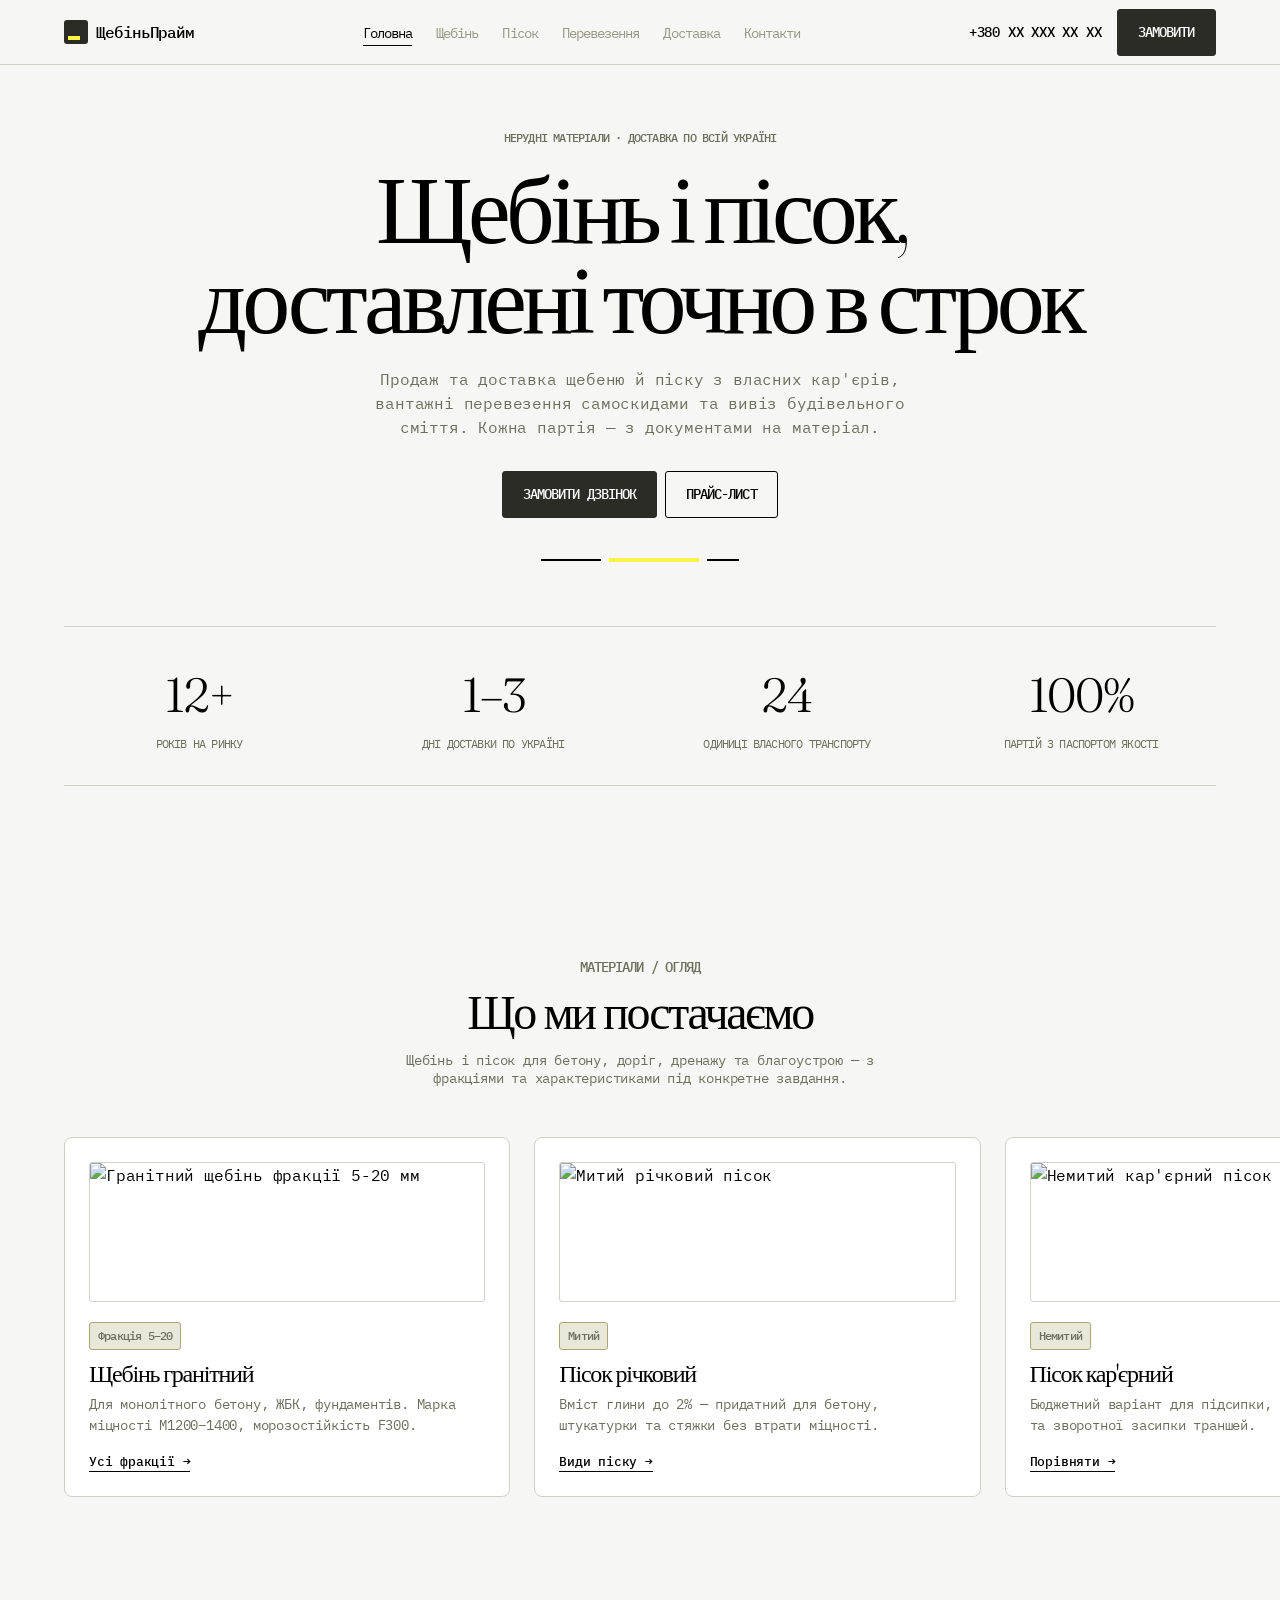
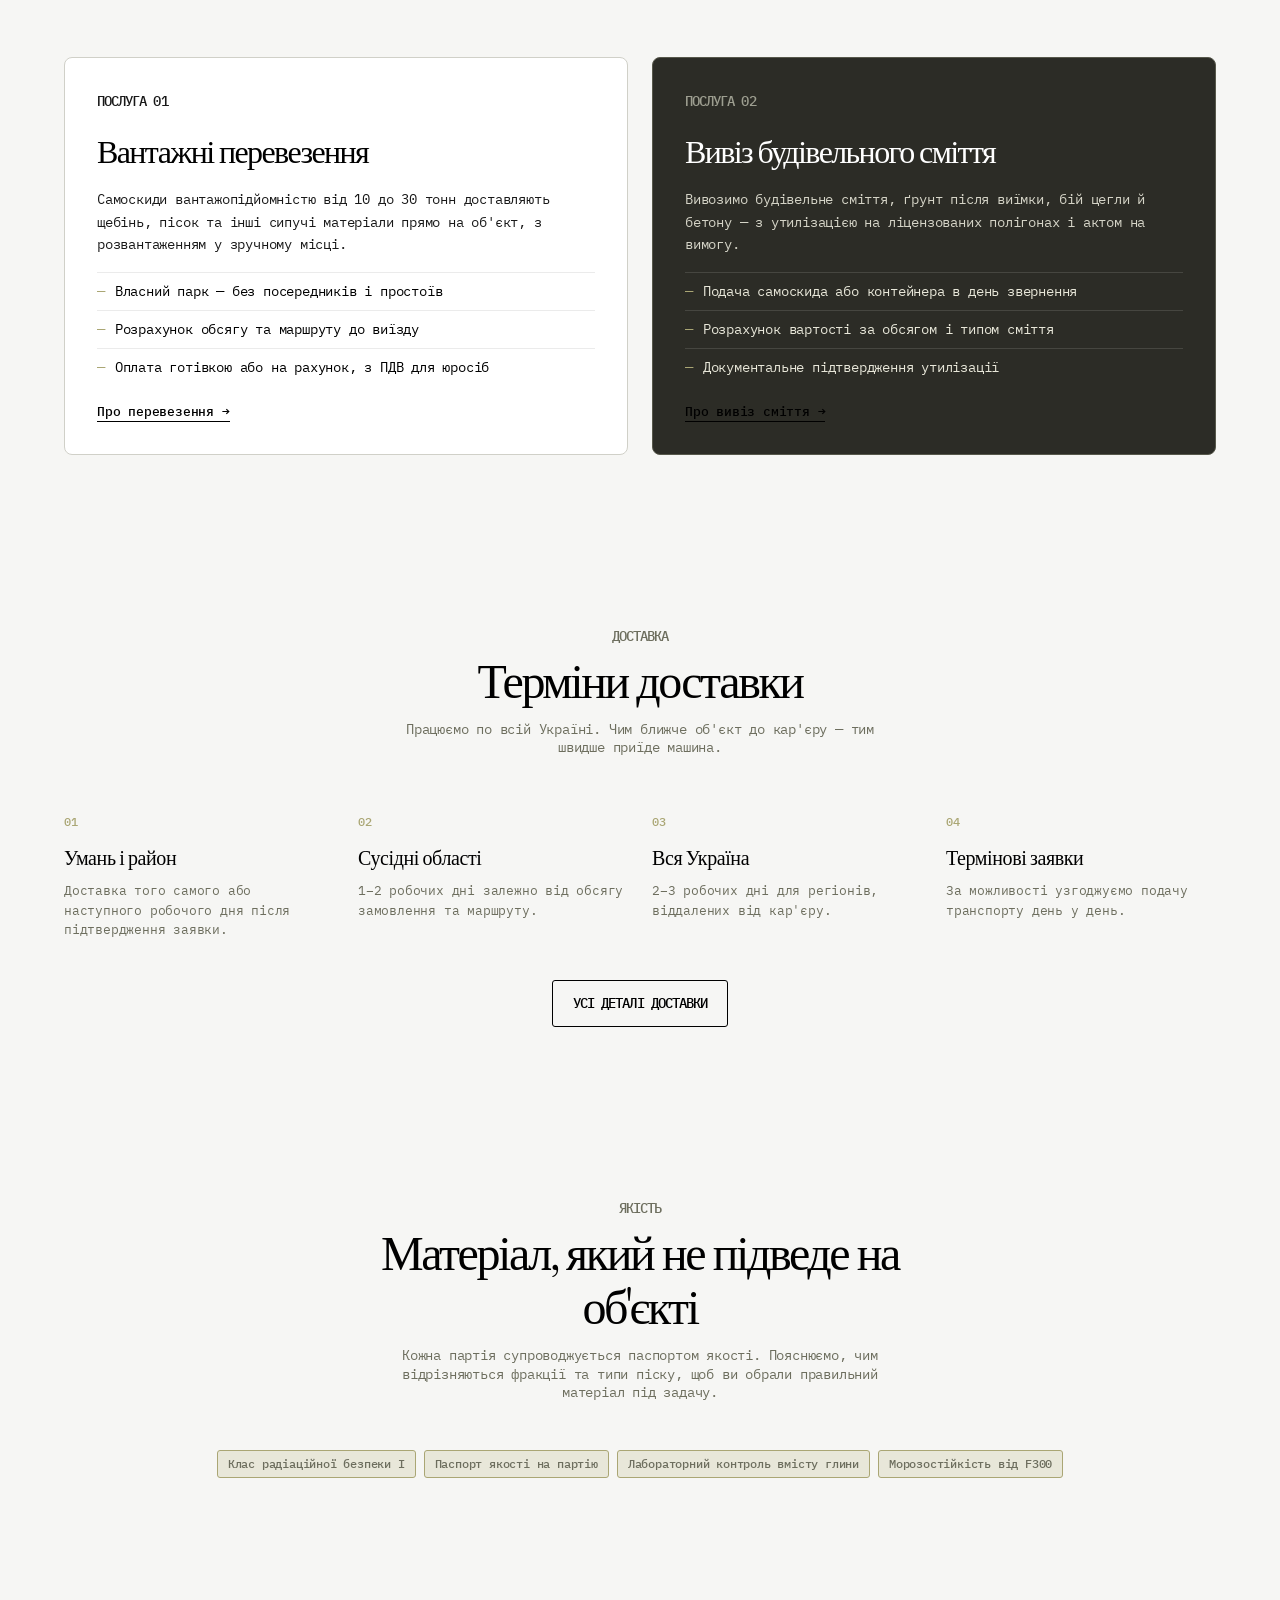
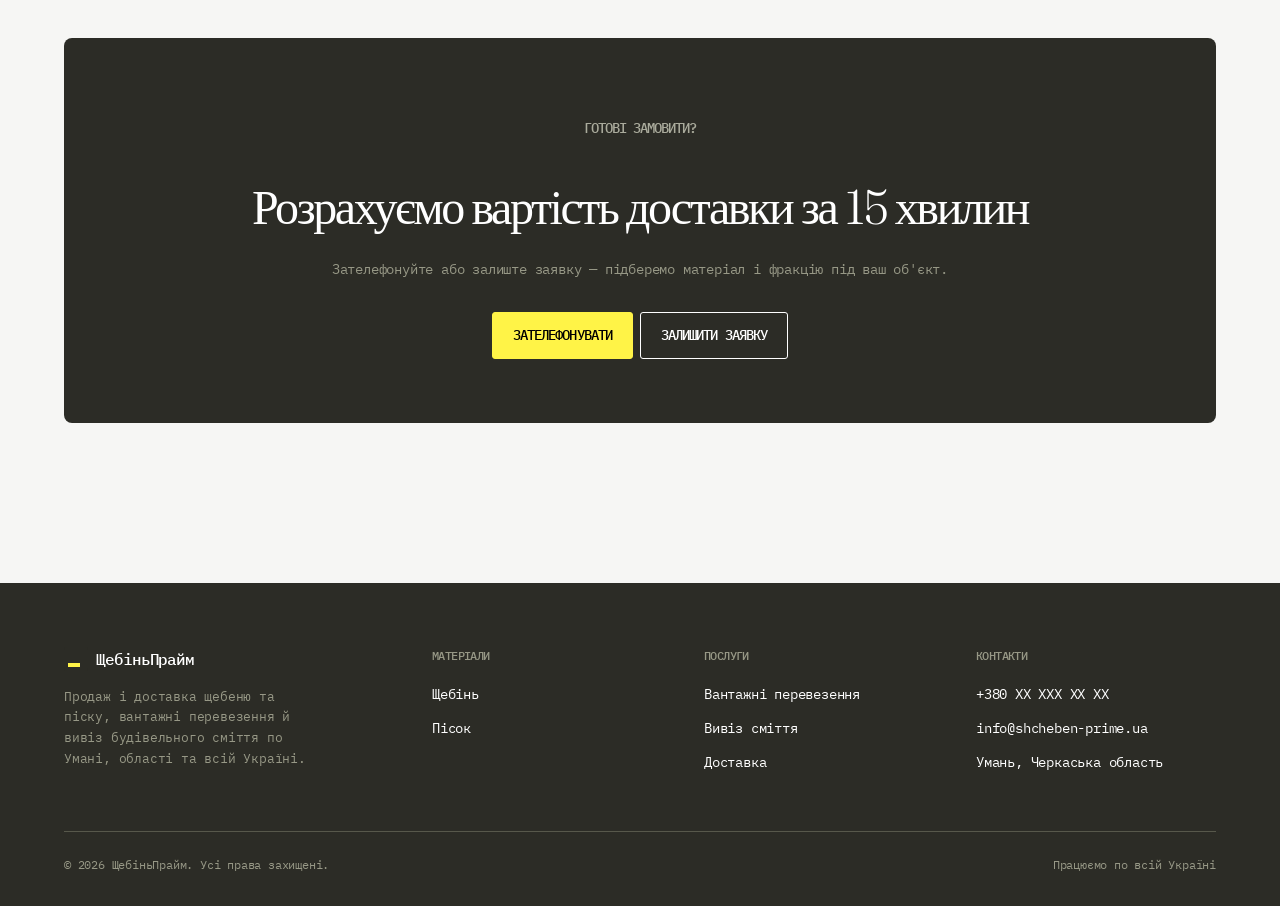
==== index.html @ 93742875 "Add ЩебіньПрайм website: gravel and sand delivery site with SEO pages" ====
<!DOCTYPE html>
<html lang="uk">
<head>
<meta charset="UTF-8">
<meta name="viewport" content="width=device-width, initial-scale=1.0">
<title>Щебінь та пісок з доставкою по Умані та Україні | ЩебіньПрайм</title>
<meta name="description" content="Продаж і доставка щебеню, піску (митого та немитого), вантажні перевезення самоскидами та вивіз будівельного сміття. Власний парк, документи на матеріал, доставка по всій Україні від 1 дня.">
<link rel="canonical" href="https://shcheben-prime.ua/">
<meta property="og:type" content="website">
<meta property="og:title" content="Щебінь та пісок з доставкою по Умані та Україні | ЩебіньПрайм">
<meta property="og:description" content="Продаж і доставка щебеню, піску, вантажні перевезення та вивіз будівельного сміття. Власний парк самоскидів, доставка по всій Україні.">
<meta property="og:url" content="https://shcheben-prime.ua/">
<meta property="og:locale" content="uk_UA">
<meta name="twitter:card" content="summary">
<link rel="preconnect" href="https://fonts.googleapis.com">
<link rel="preconnect" href="https://fonts.gstatic.com" crossorigin>
<link href="https://fonts.googleapis.com/css2?family=Fraunces:opsz,wght@9..144,300;9..144,400&family=IBM+Plex+Mono:wght@300;400;500&display=swap" rel="stylesheet">
<link rel="stylesheet" href="css/style.css">
<script type="application/ld+json">
{
  "@context": "https://schema.org",
  "@type": "LocalBusiness",
  "@id": "https://shcheben-prime.ua/#business",
  "name": "ЩебіньПрайм",
  "description": "Продаж і доставка щебеню, піску, вантажні перевезення та вивіз будівельного сміття по Умані, Черкаській області та всій Україні.",
  "url": "https://shcheben-prime.ua/",
  "telephone": "+380-XX-XXX-XX-XX",
  "email": "info@shcheben-prime.ua",
  "priceRange": "$$",
  "address": {
    "@type": "PostalAddress",
    "addressLocality": "Умань",
    "addressRegion": "Черкаська область",
    "addressCountry": "UA"
  },
  "areaServed": [
    {"@type": "State", "name": "Черкаська область"},
    {"@type": "Country", "name": "Україна"}
  ],
  "openingHoursSpecification": {
    "@type": "OpeningHoursSpecification",
    "dayOfWeek": ["Monday","Tuesday","Wednesday","Thursday","Friday","Saturday"],
    "opens": "08:00",
    "closes": "19:00"
  }
}
</script>
</head>
<body>

<a href="#main" class="visually-hidden">Перейти до вмісту</a>

<header class="nav">
  <div class="wrap nav-inner">
    <a href="index.html" class="logo"><span class="logo-mark"></span>ЩебіньПрайм</a>
    <nav>
      <ul class="nav-links">
        <li><a href="index.html" aria-current="page">Головна</a></li>
        <li><a href="shcheben.html">Щебінь</a></li>
        <li><a href="pisok.html">Пісок</a></li>
        <li><a href="poslugy.html">Перевезення</a></li>
        <li><a href="dostavka.html">Доставка</a></li>
        <li><a href="kontakty.html">Контакти</a></li>
      </ul>
    </nav>
    <div class="nav-right">
      <a href="tel:+380XXXXXXXXX" class="nav-phone">+380 XX XXX XX XX</a>
      <a href="kontakty.html" class="btn btn-filled">ЗАМОВИТИ</a>
    </div>
  </div>
</header>

<main id="main">

  <section class="hero">
    <div class="wrap">
      <p class="eyebrow text-center" data-hero="1">НЕРУДНІ МАТЕРІАЛИ · ДОСТАВКА ПО ВСІЙ УКРАЇНІ</p>
      <h1 data-hero="2">Щебінь і пісок,<br>доставлені точно в строк</h1>
      <p class="lede" data-hero="3">Продаж та доставка щебеню й піску з власних кар'єрів, вантажні перевезення самоскидами та вивіз будівельного сміття. Кожна партія — з документами на матеріал.</p>
      <div class="btn-cluster" data-hero="4">
        <a href="kontakty.html" class="btn btn-filled">ЗАМОВИТИ ДЗВІНОК</a>
        <a href="dostavka.html" class="btn btn-ghost">ПРАЙС-ЛИСТ</a>
      </div>
      <div class="accent-bars" aria-hidden="true" data-hero="5">
        <span class="bar-black"></span><span class="bar-yellow"></span><span class="bar-black-sm"></span>
      </div>

      <div class="trust-strip" data-reveal-group>
        <div class="trust-item"><div class="num" data-count="12" data-suffix="+">0</div><div class="label">років на ринку</div></div>
        <div class="trust-item"><div class="num">1–3</div><div class="label">дні доставки по Україні</div></div>
        <div class="trust-item"><div class="num" data-count="24">0</div><div class="label">одиниці власного транспорту</div></div>
        <div class="trust-item"><div class="num" data-count="100" data-suffix="%">0</div><div class="label">партій з паспортом якості</div></div>
      </div>
    </div>
  </section>

  <section id="materialy">
    <div class="wrap">
      <div class="section-header" data-reveal>
        <p class="eyebrow">МАТЕРІАЛИ / ОГЛЯД</p>
        <h2>Що ми постачаємо</h2>
        <p>Щебінь і пісок для бетону, доріг, дренажу та благоустрою — з фракціями та характеристиками під конкретне завдання.</p>
      </div>

      <div class="grid grid-4" data-reveal-group>
        <div class="card">
          <img class="card-swatch" loading="lazy" decoding="async" width="400" height="140"
            src="https://upload.wikimedia.org/wikipedia/commons/thumb/4/4b/Bluemetal_coarse_granite_gravel_texture.jpg/960px-Bluemetal_coarse_granite_gravel_texture.jpg"
            alt="Гранітний щебінь фракції 5-20 мм">
          <span class="tag">Фракція 5–20</span>
          <h3>Щебінь гранітний</h3>
          <p>Для монолітного бетону, ЖБК, фундаментів. Марка міцності М1200–1400, морозостійкість F300.</p>
          <a href="shcheben.html" class="card-link">Усі фракції →</a>
        </div>
        <div class="card">
          <img class="card-swatch" loading="lazy" decoding="async" width="400" height="140"
            src="https://upload.wikimedia.org/wikipedia/commons/thumb/6/64/A_close-up_of_river_sand.JPG/960px-A_close-up_of_river_sand.JPG"
            alt="Митий річковий пісок">
          <span class="tag">Митий</span>
          <h3>Пісок річковий</h3>
          <p>Вміст глини до 2% — придатний для бетону, штукатурки та стяжки без втрати міцності.</p>
          <a href="pisok.html" class="card-link">Види піску →</a>
        </div>
        <div class="card">
          <img class="card-swatch" loading="lazy" decoding="async" width="400" height="140"
            src="https://upload.wikimedia.org/wikipedia/commons/thumb/b/b2/Yellow_sand_texture.jpg/960px-Yellow_sand_texture.jpg"
            alt="Немитий кар'єрний пісок">
          <span class="tag">Немитий</span>
          <h3>Пісок кар'єрний</h3>
          <p>Бюджетний варіант для підсипки, планування ділянки та зворотної засипки траншей.</p>
          <a href="pisok.html" class="card-link">Порівняти →</a>
        </div>
        <div class="card">
          <img class="card-swatch" loading="lazy" decoding="async" width="400" height="140"
            src="https://upload.wikimedia.org/wikipedia/commons/1/11/Stan_Stock_Sand_%26_Gravel_Leyland_DAF_75_tipper_truck%2C_7_February_2009.jpg"
            alt="Самоскид для перевезення сипучих матеріалів">
          <span class="tag">Самоскиди</span>
          <h3>Перевезення та вивіз сміття</h3>
          <p>Доставка сипучих матеріалів і вивіз будівельного сміття з розвантаженням на об'єкті.</p>
          <a href="poslugy.html" class="card-link">Детальніше →</a>
        </div>
      </div>    </div>
  </section>

  <section id="poslugy">
    <div class="wrap">
      <div class="split" data-reveal-group>
        <div class="panel-light">
          <p class="eyebrow">ПОСЛУГА 01</p>
          <h3>Вантажні перевезення</h3>
          <p>Самоскиди вантажопідйомністю від 10 до 30 тонн доставляють щебінь, пісок та інші сипучі матеріали прямо на об'єкт, з розвантаженням у зручному місці.</p>
          <ul class="checklist">
            <li>Власний парк — без посередників і простоїв</li>
            <li>Розрахунок обсягу та маршруту до виїзду</li>
            <li>Оплата готівкою або на рахунок, з ПДВ для юросіб</li>
          </ul>
          <a href="poslugy.html" class="card-link">Про перевезення →</a>
        </div>
        <div class="panel-dark">
          <p class="eyebrow">ПОСЛУГА 02</p>
          <h3>Вивіз будівельного сміття</h3>
          <p>Вивозимо будівельне сміття, ґрунт після виїмки, бій цегли й бетону — з утилізацією на ліцензованих полігонах і актом на вимогу.</p>
          <ul class="checklist">
            <li>Подача самоскида або контейнера в день звернення</li>
            <li>Розрахунок вартості за обсягом і типом сміття</li>
            <li>Документальне підтвердження утилізації</li>
          </ul>
          <a href="poslugy.html" class="card-link">Про вивіз сміття →</a>
        </div>
      </div>
    </div>
  </section>

  <section id="dostavka">
    <div class="wrap">
      <div class="section-header" data-reveal>
        <p class="eyebrow">ДОСТАВКА</p>
        <h2>Терміни доставки</h2>
        <p>Працюємо по всій Україні. Чим ближче об'єкт до кар'єру — тим швидше приїде машина.</p>
      </div>
      <div class="steps" data-reveal-group>
        <div class="step">
          <h4>Умань і район</h4>
          <p>Доставка того самого або наступного робочого дня після підтвердження заявки.</p>
        </div>
        <div class="step">
          <h4>Сусідні області</h4>
          <p>1–2 робочих дні залежно від обсягу замовлення та маршруту.</p>
        </div>
        <div class="step">
          <h4>Вся Україна</h4>
          <p>2–3 робочих дні для регіонів, віддалених від кар'єру.</p>
        </div>
        <div class="step">
          <h4>Термінові заявки</h4>
          <p>За можливості узгоджуємо подачу транспорту день у день.</p>
        </div>
      </div>
      <div class="text-center" style="margin-top:40px;">
        <a href="dostavka.html" class="btn btn-ghost">УСІ ДЕТАЛІ ДОСТАВКИ</a>
      </div>
    </div>
  </section>

  <section id="yakist">
    <div class="wrap">
      <div class="section-header" data-reveal>
        <p class="eyebrow">ЯКІСТЬ</p>
        <h2>Матеріал, який не підведе на об'єкті</h2>
        <p>Кожна партія супроводжується паспортом якості. Пояснюємо, чим відрізняються фракції та типи піску, щоб ви обрали правильний матеріал під задачу.</p>
      </div>
      <div class="badge-row" data-reveal-group>
        <span class="badge">Клас радіаційної безпеки I</span>
        <span class="badge">Паспорт якості на партію</span>
        <span class="badge">Лабораторний контроль вмісту глини</span>
        <span class="badge">Морозостійкість від F300</span>
      </div>
    </div>
  </section>

  <section>
    <div class="wrap">
      <div class="cta-band" data-reveal="scale">
        <p class="eyebrow" style="color:var(--color-moss); justify-content:center; display:flex;">ГОТОВІ ЗАМОВИТИ?</p>
        <h2>Розрахуємо вартість доставки за 15 хвилин</h2>
        <p>Зателефонуйте або залиште заявку — підберемо матеріал і фракцію під ваш об'єкт.</p>
        <div class="btn-cluster">
          <a href="tel:+380XXXXXXXXX" class="btn btn-filled" style="background:#fff347;color:#000;border-color:#fff347;">ЗАТЕЛЕФОНУВАТИ</a>
          <a href="kontakty.html" class="btn btn-ghost">ЗАЛИШИТИ ЗАЯВКУ</a>
        </div>
      </div>
    </div>
  </section>

</main>

<footer>
  <div class="wrap">
    <div class="footer-grid">
      <div class="footer-brand">
        <a href="index.html" class="logo"><span class="logo-mark"></span>ЩебіньПрайм</a>
        <p>Продаж і доставка щебеню та піску, вантажні перевезення й вивіз будівельного сміття по Умані, області та всій Україні.</p>
      </div>
      <div class="footer-col">
        <h5>Матеріали</h5>
        <ul>
          <li><a href="shcheben.html">Щебінь</a></li>
          <li><a href="pisok.html">Пісок</a></li>
        </ul>
      </div>
      <div class="footer-col">
        <h5>Послуги</h5>
        <ul>
          <li><a href="poslugy.html">Вантажні перевезення</a></li>
          <li><a href="poslugy.html#smittya">Вивіз сміття</a></li>
          <li><a href="dostavka.html">Доставка</a></li>
        </ul>
      </div>
      <div class="footer-col">
        <h5>Контакти</h5>
        <ul>
          <li><a href="tel:+380XXXXXXXXX">+380 XX XXX XX XX</a></li>
          <li><a href="mailto:info@shcheben-prime.ua">info@shcheben-prime.ua</a></li>
          <li><a href="kontakty.html">Умань, Черкаська область</a></li>
        </ul>
      </div>
    </div>
    <div class="footer-bottom">
      <span>© 2026 ЩебіньПрайм. Усі права захищені.</span>
      <span>Працюємо по всій Україні</span>
    </div>
  </div>
</footer>

<button class="back-to-top" aria-label="Повернутись до верху" title="Повернутись до верху">
  <svg viewBox="0 0 24 24" fill="none" stroke="currentColor" stroke-width="2" stroke-linecap="round" stroke-linejoin="round" aria-hidden="true"><line x1="12" y1="19" x2="12" y2="5"></line><polyline points="5 12 12 5 19 12"></polyline></svg>
</button>

<script src="js/animate.js" defer></script>
</body>
</html>
---- css/style.css ----
/* ==========================================================================
   ЩебіньПрайм — design tokens (derived from style.md)
   ========================================================================== */

:root {
  --color-vellum: #f6f6f4;
  --color-paper: #ffffff;
  --color-ink: #000000;
  --color-carbon: #2c2c26;
  --color-ash: #d0d0c8;
  --color-olive-char: #57584b;
  --color-lichen: #6d6e5e;
  --color-sage: #979886;
  --color-moss: #aaab9c;
  --color-bone: #e8e7d9;
  --color-yellow: #fff347;
  --color-khaki: #aaa674;

  --font-serif: 'Fraunces', ui-serif, Georgia, Cambria, "Times New Roman", Times, serif;
  --font-mono: 'IBM Plex Mono', ui-monospace, SFMono-Regular, Menlo, Monaco, Consolas, monospace;

  --spacing-4: 4px;
  --spacing-8: 8px;
  --spacing-12: 12px;
  --spacing-16: 16px;
  --spacing-24: 24px;
  --spacing-32: 32px;
  --spacing-64: 64px;
  --spacing-80: 80px;
  --spacing-128: 128px;

  --radius-sm: 3px;
  --radius-lg: 8px;

  --page-max-width: 1200px;

  --ease-out: cubic-bezier(0.16, 1, 0.3, 1);
  --ease-in-out: cubic-bezier(0.65, 0, 0.35, 1);
}

* { box-sizing: border-box; }

.visually-hidden {
  position: absolute;
  left: -9999px;
  top: auto;
  width: 1px;
  height: 1px;
  overflow: hidden;
}
/* ---------- Back to top ---------- */
.back-to-top {
  position: fixed;
  right: 24px;
  bottom: 24px;
  z-index: 60;
  width: 44px;
  height: 44px;
  display: flex;
  align-items: center;
  justify-content: center;
  background: var(--color-carbon);
  color: #ffffff;
  border: 1px solid var(--color-carbon);
  border-radius: var(--radius-sm);
  cursor: pointer;
  opacity: 0;
  transform: translateY(12px);
  pointer-events: none;
  transition: opacity 0.35s var(--ease-out), transform 0.35s var(--ease-out), background-color 0.3s var(--ease-out);
}
.back-to-top.is-visible {
  opacity: 1;
  transform: translateY(0);
  pointer-events: auto;
}
.back-to-top:hover { background: #1c1c17; }
.back-to-top svg { width: 18px; height: 18px; }

@media (max-width: 600px) {
  .back-to-top { right: 16px; bottom: 16px; width: 40px; height: 40px; }
}

.visually-hidden:focus {
  position: fixed;
  left: 16px;
  top: 16px;
  width: auto;
  height: auto;
  z-index: 1000;
  background: var(--color-carbon);
  color: #ffffff;
  padding: 10px 16px;
  border-radius: var(--radius-sm);
  font-family: var(--font-mono);
  font-size: 14px;
}

html { scroll-behavior: smooth; }

body {
  margin: 0;
  background: var(--color-vellum);
  color: var(--color-ink);
  font-family: var(--font-mono);
  font-size: 16px;
  line-height: 1.5;
  letter-spacing: -0.0125em;
  -webkit-font-smoothing: antialiased;
}

img { max-width: 100%; display: block; }

a { color: inherit; text-decoration: none; }

.wrap {
  max-width: var(--page-max-width);
  margin: 0 auto;
  padding: 0 24px;
}

h1, h2, h3, h4 {
  font-family: var(--font-serif);
  font-weight: 300;
  letter-spacing: -0.05em;
  margin: 0;
  color: var(--color-ink);
}

section { padding: var(--spacing-80) 0; }
section + section { border-top: none; }

/* ---------- Eyebrow label ---------- */
.eyebrow {
  font-family: var(--font-mono);
  font-size: 12px;
  font-weight: 500;
  letter-spacing: -0.067em;
  text-transform: uppercase;
  color: var(--color-lichen);
  margin: 0 0 16px;
}

/* ---------- Section header ---------- */
.section-header {
  text-align: center;
  max-width: 640px;
  margin: 0 auto 48px;
}
.section-header h2 {
  font-size: 48px;
  line-height: 1.13;
  margin-top: 8px;
}
.section-header p {
  font-family: var(--font-mono);
  font-size: 14px;
  line-height: 1.33;
  color: var(--color-lichen);
  max-width: 480px;
  margin: 12px auto 0;
}
.section-header.left { text-align: left; margin: 0 0 48px; }

/* ---------- Buttons ---------- */
.btn {
  display: inline-flex;
  align-items: center;
  justify-content: center;
  gap: 8px;
  font-family: var(--font-mono);
  font-size: 14px;
  font-weight: 500;
  letter-spacing: -0.067em;
  padding: 12px 20px;
  border-radius: var(--radius-sm);
  border: 1px solid var(--color-ink);
  cursor: pointer;
  white-space: nowrap;
  transition: transform 0.45s var(--ease-out), background-color 0.3s var(--ease-out),
              color 0.3s var(--ease-out), border-color 0.3s var(--ease-out), opacity 0.3s var(--ease-out);
  will-change: transform;
}
.btn:hover { transform: translateY(-2px); }
.btn:active { transform: translateY(0) scale(0.97); transition-duration: 0.15s; }
.btn-filled {
  background: var(--color-carbon);
  color: #ffffff;
  border-color: var(--color-carbon);
}
.btn-filled:hover { background: #1c1c17; }
.btn-ghost {
  background: transparent;
  color: var(--color-ink);
  border-color: var(--color-ink);
}
.btn-ghost:hover { background: var(--color-ink); color: #ffffff; }
.btn-cluster { display: flex; gap: 8px; flex-wrap: wrap; }

/* ---------- Nav ---------- */
.nav {
  position: sticky;
  top: 0;
  z-index: 50;
  background: var(--color-vellum);
  border-bottom: 1px solid var(--color-ash);
  transition: background-color 0.4s var(--ease-out), border-color 0.4s var(--ease-out),
              backdrop-filter 0.4s var(--ease-out), box-shadow 0.4s var(--ease-out);
}
.nav.is-scrolled {
  background: rgba(246, 246, 244, 0.72);
  backdrop-filter: blur(14px) saturate(160%);
  -webkit-backdrop-filter: blur(14px) saturate(160%);
  border-bottom-color: var(--color-ash);
}
.nav-inner {
  height: 64px;
  display: flex;
  align-items: center;
  justify-content: space-between;
  gap: 16px;
}
.logo {
  display: flex;
  align-items: center;
  gap: 8px;
  font-family: var(--font-mono);
  font-weight: 500;
  font-size: 16px;
  letter-spacing: -0.067em;
}
.logo-mark {
  width: 24px;
  height: 24px;
  border-radius: var(--radius-sm);
  background: var(--color-carbon);
  position: relative;
  flex-shrink: 0;
  transition: transform 0.5s var(--ease-out);
}
.logo:hover .logo-mark { transform: rotate(-8deg) scale(1.06); }
.logo-mark::after {
  content: "";
  position: absolute;
  left: 4px;
  bottom: 4px;
  width: 12px;
  height: 4px;
  background: var(--color-yellow);
}
.nav-links {
  display: flex;
  gap: 24px;
  list-style: none;
  margin: 0;
  padding: 0;
}
.nav-links a {
  font-size: 14px;
  color: var(--color-sage);
  letter-spacing: -0.067em;
  position: relative;
  transition: color 0.3s var(--ease-out);
}
.nav-links a::after {
  content: "";
  position: absolute;
  left: 0;
  right: 100%;
  bottom: -4px;
  height: 1px;
  background: var(--color-ink);
  transition: right 0.35s var(--ease-out);
}
.nav-links a:hover, .nav-links a[aria-current="page"] { color: var(--color-ink); }
.nav-links a:hover::after, .nav-links a[aria-current="page"]::after { right: 0; }
.nav-right { display: flex; align-items: center; gap: 16px; }
.nav-phone {
  font-size: 14px;
  font-weight: 500;
  color: var(--color-ink);
  transition: opacity 0.3s var(--ease-out);
}
.nav-phone:hover { opacity: 0.6; }
.nav-toggle { display: none; }

/* ---------- Hero ---------- */
.hero { padding-top: var(--spacing-64); text-align: center; overflow: hidden; }
.hero h1 {
  font-size: 96px;
  line-height: 0.94;
  letter-spacing: -0.05em;
  margin: 16px auto 0;
  max-width: 900px;
}
.hero .lede {
  font-family: var(--font-mono);
  font-size: 16px;
  color: var(--color-lichen);
  max-width: 560px;
  margin: 24px auto 0;
  line-height: 1.5;
}
.hero .btn-cluster { justify-content: center; margin-top: 32px; }

.accent-bars {
  display: flex;
  align-items: center;
  gap: 8px;
  justify-content: center;
  margin: 40px 0 0;
}
.accent-bars span { display: block; transform-origin: left center; }
.bar-black { height: 2px; width: 60px; background: var(--color-ink); }
.bar-yellow { height: 4px; width: 90px; background: var(--color-yellow); }
.bar-black-sm { height: 2px; width: 32px; background: var(--color-ink); }

/* ---------- Trust strip ---------- */
.trust-strip {
  display: grid;
  grid-template-columns: repeat(4, 1fr);
  gap: 24px;
  margin-top: 64px;
  padding: 32px 0;
  border-top: 1px solid var(--color-ash);
  border-bottom: 1px solid var(--color-ash);
}
.trust-item { text-align: center; }
.trust-item .num {
  font-family: var(--font-serif);
  font-weight: 300;
  font-size: 48px;
  letter-spacing: -0.03em;
  font-variant-numeric: tabular-nums;
}
.trust-item .label {
  font-size: 12px;
  color: var(--color-lichen);
  letter-spacing: -0.067em;
  text-transform: uppercase;
  margin-top: 4px;
}

/* ---------- Cards ---------- */
.grid {
  display: grid;
  gap: 24px;
}
.grid-3 { grid-template-columns: repeat(3, 1fr); }
.grid-2 { grid-template-columns: repeat(2, 1fr); }
.grid-4 { grid-template-columns: repeat(4, 1fr); }

.card {
  background: var(--color-paper);
  border: 1px solid var(--color-ash);
  border-radius: var(--radius-lg);
  padding: 24px;
  transition: transform 0.5s var(--ease-out), border-color 0.5s var(--ease-out);
}
.card:hover {
  transform: translateY(-6px);
  border-color: var(--color-olive-char);
}
.card-swatch {
  display: block;
  width: 100%;
  height: 140px;
  object-fit: cover;
  border-radius: var(--radius-sm);
  margin-bottom: 20px;
  border: 1px solid var(--color-ash);
  filter: grayscale(15%) contrast(1.02);
  transition: transform 0.8s var(--ease-out), filter 0.5s var(--ease-out);
}
.card:hover .card-swatch { transform: scale(1.04); filter: grayscale(0%) contrast(1.05); }

/* placeholder swatch (no photo) keeps the dotted texture */
.card-swatch.is-placeholder {
  position: relative;
  overflow: hidden;
  object-fit: initial;
  background: var(--color-bone);
}
.card-swatch.is-placeholder::after {
  content: "";
  position: absolute;
  inset: 0;
  background-image: radial-gradient(currentColor 1.2px, transparent 1.2px);
  background-size: 8px 8px;
  opacity: 0.5;
}

/* banner photo used in split panels and section intros */
.panel-photo {
  display: block;
  width: 100%;
  height: 180px;
  object-fit: cover;
  border-radius: var(--radius-sm);
  margin-bottom: 20px;
  border: 1px solid var(--color-ash);
  filter: grayscale(10%);
  transition: transform 0.9s var(--ease-out), filter 0.5s var(--ease-out);
}
.panel-dark .panel-photo { border-color: var(--color-olive-char); }
.split > div:hover .panel-photo { transform: scale(1.03); filter: grayscale(0%); }

.section-photo {
  width: 100%;
  height: 260px;
  object-fit: cover;
  border-radius: var(--radius-lg);
  border: 1px solid var(--color-ash);
  margin-bottom: 32px;
  filter: grayscale(10%);
}

.photo-credit {
  font-size: 11px;
  color: var(--color-sage);
  text-align: right;
  margin-top: -20px;
  margin-bottom: 24px;
}
.photo-credit a { color: var(--color-sage); border-bottom: 1px dotted var(--color-sage); }
.photo-credit a:hover { color: var(--color-lichen); }
.card h3 {
  font-size: 24px;
  line-height: 1;
  margin-bottom: 4px;
}
.card .tag {
  display: inline-block;
  font-family: var(--font-mono);
  font-size: 12px;
  font-weight: 500;
  letter-spacing: -0.067em;
  color: var(--color-lichen);
  background: var(--color-bone);
  border: 1px solid var(--color-khaki);
  border-radius: var(--radius-sm);
  padding: 4px 8px;
  margin-bottom: 12px;
}
.card p {
  font-family: var(--font-mono);
  font-size: 14px;
  line-height: 1.5;
  color: var(--color-lichen);
  margin: 8px 0 0;
}
.card .specs {
  list-style: none;
  padding: 0;
  margin: 16px 0 0;
  border-top: 1px solid var(--color-ash);
  padding-top: 12px;
}
.card .specs li {
  display: flex;
  justify-content: space-between;
  font-size: 13px;
  color: var(--color-olive-char);
  padding: 4px 0;
}
.card .specs li span:last-child { color: var(--color-ink); font-weight: 500; }
.card-link {
  display: inline-block;
  margin-top: 16px;
  font-size: 13px;
  font-weight: 500;
  color: var(--color-ink);
  border-bottom: 1px solid var(--color-ink);
  transition: gap 0.3s var(--ease-out), opacity 0.3s var(--ease-out);
}
.card-link:hover { opacity: 0.6; }

/* ---------- Feature split ---------- */
.split {
  display: grid;
  grid-template-columns: 1fr 1fr;
  gap: 24px;
  align-items: stretch;
}
.split .panel-light {
  background: var(--color-paper);
  border: 1px solid var(--color-ash);
  border-radius: var(--radius-lg);
  padding: 32px;
  transition: transform 0.5s var(--ease-out), border-color 0.5s var(--ease-out);
}
.split .panel-light:hover { transform: translateY(-4px); border-color: var(--color-olive-char); }
.split .panel-dark {
  background: var(--color-carbon);
  color: var(--color-bone);
  border-radius: var(--radius-lg);
  border: 1px solid var(--color-olive-char);
  padding: 32px;
  transition: transform 0.5s var(--ease-out);
}
.split .panel-dark:hover { transform: translateY(-4px); }
.panel-dark h3 { color: #ffffff; }
.panel-dark .eyebrow { color: var(--color-moss); }
.split h3 { font-size: 32px; margin-bottom: 12px; }
.split p { font-family: var(--font-mono); font-size: 14px; line-height: 1.6; color: inherit; opacity: 0.9; margin: 0 0 16px;}
.checklist { list-style: none; padding: 0; margin: 0; }
.checklist li {
  font-size: 14px;
  padding: 8px 0;
  border-top: 1px solid rgba(0,0,0,0.08);
  display: flex;
  gap: 10px;
}
.panel-dark .checklist li { border-top-color: rgba(255,255,255,0.12); }
.checklist li::before { content: "—"; color: var(--color-khaki); flex-shrink: 0; }

/* ---------- Steps ---------- */
.steps {
  display: grid;
  grid-template-columns: repeat(4, 1fr);
  gap: 24px;
  counter-reset: step;
}
.step { position: relative; padding-top: 8px; }
.step::before {
  counter-increment: step;
  content: counter(step, decimal-leading-zero);
  font-family: var(--font-mono);
  font-size: 12px;
  font-weight: 500;
  color: var(--color-khaki);
  display: block;
  margin-bottom: 12px;
}
.step h4 { font-size: 20px; font-family: var(--font-serif); font-weight: 400; letter-spacing: -0.02em; margin-bottom: 8px; }
.step p { font-family: var(--font-mono); font-size: 13px; color: var(--color-lichen); line-height: 1.5; margin: 0; }

/* ---------- Table ---------- */
.table-wrap { overflow-x: auto; border: 1px solid var(--color-ash); border-radius: var(--radius-lg); }
table { width: 100%; border-collapse: collapse; font-family: var(--font-mono); font-size: 13px; min-width: 640px; background: var(--color-paper);}
th, td { text-align: left; padding: 14px 16px; border-bottom: 1px solid var(--color-ash); }
thead th { background: var(--color-bone); font-weight: 500; text-transform: uppercase; font-size: 11px; letter-spacing: -0.05em; color: var(--color-olive-char); }
tbody tr { transition: background-color 0.3s var(--ease-out); }
tbody tr:hover { background-color: var(--color-vellum); }
tbody tr:last-child td { border-bottom: none; }
td.good { color: var(--color-ink); }
td strong { font-weight: 500; }

/* ---------- FAQ ---------- */
.faq { max-width: 760px; margin: 0 auto; }
.faq details {
  border-bottom: 1px solid var(--color-ash);
  padding: 20px 0;
}
.faq summary {
  cursor: pointer;
  font-family: var(--font-serif);
  font-size: 20px;
  font-weight: 400;
  letter-spacing: -0.02em;
  list-style: none;
  display: flex;
  justify-content: space-between;
  align-items: center;
  transition: opacity 0.3s var(--ease-out);
}
.faq summary:hover { opacity: 0.6; }
.faq summary::-webkit-details-marker { display: none; }
.faq summary::after {
  content: "+";
  font-family: var(--font-mono);
  color: var(--color-lichen);
  font-size: 20px;
  flex-shrink: 0;
  margin-left: 16px;
  display: inline-block;
  transition: transform 0.35s var(--ease-out);
}
.faq details[open] summary::after { content: "+"; transform: rotate(135deg); }
.faq .a {
  font-family: var(--font-mono);
  font-size: 14px;
  line-height: 1.6;
  color: var(--color-lichen);
  margin-top: 12px;
  max-width: 640px;
  animation: faq-in 0.4s var(--ease-out);
}
@keyframes faq-in {
  from { opacity: 0; transform: translateY(-6px); }
  to { opacity: 1; transform: translateY(0); }
}

/* ---------- CTA band ---------- */
.cta-band {
  background: var(--color-carbon);
  border-radius: var(--radius-lg);
  padding: 64px;
  text-align: center;
}
.cta-band h2 { color: #ffffff; font-size: 48px; }
.cta-band p { font-family: var(--font-mono); color: var(--color-sage); font-size: 14px; margin: 16px 0 32px; }
.cta-band .btn-cluster { justify-content: center; }
.cta-band .btn-ghost { border-color: #ffffff; color: #ffffff; }
.cta-band .btn-ghost:hover { background: #ffffff; color: var(--color-carbon); }

/* ---------- Breadcrumbs ---------- */
.breadcrumbs {
  font-family: var(--font-mono);
  font-size: 12px;
  color: var(--color-sage);
  letter-spacing: -0.05em;
  padding: 20px 0 0;
}
.breadcrumbs a { color: var(--color-sage); transition: color 0.3s var(--ease-out); }
.breadcrumbs a:hover { color: var(--color-ink); }
.breadcrumbs span { margin: 0 6px; }

/* ---------- Page hero (inner pages) ---------- */
.page-hero { padding: 24px 0 64px; }
.page-hero .eyebrow { text-align: left; margin-top: 24px; }
.page-hero h1 {
  font-size: 64px;
  line-height: 1;
  text-align: left;
  max-width: 760px;
}
.page-hero .lede {
  font-family: var(--font-mono);
  font-size: 16px;
  color: var(--color-lichen);
  max-width: 620px;
  margin-top: 20px;
  text-align: left;
  line-height: 1.6;
}

/* ---------- Footer ---------- */
footer {
  background: var(--color-carbon);
  color: #ffffff;
  padding: 64px 0 32px;
  margin-top: 80px;
}
.footer-grid {
  display: grid;
  grid-template-columns: 1.4fr 1fr 1fr 1fr;
  gap: 32px;
}
.footer-brand .logo { color: #ffffff; }
.footer-brand p {
  font-family: var(--font-mono);
  font-size: 13px;
  color: var(--color-sage);
  line-height: 1.6;
  margin-top: 16px;
  max-width: 260px;
}
.footer-col h5 {
  font-family: var(--font-mono);
  font-size: 12px;
  font-weight: 500;
  text-transform: uppercase;
  letter-spacing: -0.05em;
  color: var(--color-sage);
  margin: 0 0 16px;
}
.footer-col ul { list-style: none; margin: 0; padding: 0; }
.footer-col li { margin-bottom: 10px; }
.footer-col a { font-size: 14px; color: #ffffff; transition: color 0.3s var(--ease-out); }
.footer-col a:hover { color: var(--color-yellow); }
.footer-bottom {
  margin-top: 48px;
  padding-top: 24px;
  border-top: 1px solid var(--color-olive-char);
  display: flex;
  justify-content: space-between;
  font-size: 12px;
  color: var(--color-sage);
  flex-wrap: wrap;
  gap: 8px;
}

/* ---------- Utilities ---------- */
.mt-0 { margin-top: 0; }
.text-center { text-align: center; }
.badge-row { display: flex; gap: 8px; flex-wrap: wrap; justify-content: center; margin-top: 24px; }
.badge {
  font-family: var(--font-mono);
  font-size: 12px;
  font-weight: 500;
  color: var(--color-lichen);
  background: var(--color-bone);
  border: 1px solid var(--color-khaki);
  border-radius: var(--radius-sm);
  padding: 4px 10px;
  transition: transform 0.4s var(--ease-out), background-color 0.3s var(--ease-out);
}
.badge:hover { transform: translateY(-2px); background: var(--color-ash); }

/* ==========================================================================
   Scroll / entrance animations (Apple-style: soft fade + rise, staggered)
   ========================================================================== */

[data-reveal] {
  opacity: 0;
  transform: translateY(28px);
  transition: opacity 0.9s var(--ease-out), transform 0.9s var(--ease-out);
  transition-delay: var(--reveal-delay, 0s);
  will-change: transform, opacity;
}
[data-reveal].is-visible {
  opacity: 1;
  transform: translateY(0);
}
[data-reveal="scale"] { transform: translateY(16px) scale(0.96); }
[data-reveal="scale"].is-visible { transform: translateY(0) scale(1); }
[data-reveal="left"] { transform: translateX(-32px); }
[data-reveal="left"].is-visible { transform: translateX(0); }
[data-reveal="right"] { transform: translateX(32px); }
[data-reveal="right"].is-visible { transform: translateX(0); }

/* stagger children automatically inside a group */
[data-reveal-group] > * {
  opacity: 0;
  transform: translateY(28px);
  transition: opacity 0.8s var(--ease-out), transform 0.8s var(--ease-out);
}
[data-reveal-group].is-visible > * { opacity: 1; transform: translateY(0); }
[data-reveal-group].is-visible > *:nth-child(1) { transition-delay: 0.05s; }
[data-reveal-group].is-visible > *:nth-child(2) { transition-delay: 0.12s; }
[data-reveal-group].is-visible > *:nth-child(3) { transition-delay: 0.19s; }
[data-reveal-group].is-visible > *:nth-child(4) { transition-delay: 0.26s; }
[data-reveal-group].is-visible > *:nth-child(5) { transition-delay: 0.33s; }
[data-reveal-group].is-visible > *:nth-child(6) { transition-delay: 0.4s; }

/* hero entrance on load, no scroll trigger needed */
[data-hero] {
  opacity: 0;
  transform: translateY(24px);
  animation: hero-in 1s var(--ease-out) forwards;
}
[data-hero="1"] { animation-delay: 0.05s; }
[data-hero="2"] { animation-delay: 0.18s; }
[data-hero="3"] { animation-delay: 0.31s; }
[data-hero="4"] { animation-delay: 0.44s; }
[data-hero="5"] { animation-delay: 0.57s; }
@keyframes hero-in {
  from { opacity: 0; transform: translateY(24px); }
  to { opacity: 1; transform: translateY(0); }
}

.accent-bars span {
  animation: bar-grow 0.9s var(--ease-out) forwards;
  transform: scaleX(0);
}
.accent-bars .bar-black { animation-delay: 0.55s; }
.accent-bars .bar-yellow { animation-delay: 0.65s; }
.accent-bars .bar-black-sm { animation-delay: 0.75s; }
@keyframes bar-grow {
  to { transform: scaleX(1); }
}

@media (prefers-reduced-motion: reduce) {
  html { scroll-behavior: auto; }
  [data-reveal], [data-reveal-group] > *, .hero [data-hero], .accent-bars span,
  .btn, .card, .split .panel-light, .split .panel-dark, .logo-mark, .badge {
    animation: none !important;
    transition: none !important;
    opacity: 1 !important;
    transform: none !important;
  }
}

/* ---------- Responsive ---------- */
@media (max-width: 960px) {
  .hero h1 { font-size: 56px; }
  .page-hero h1 { font-size: 44px; }
  .section-header h2 { font-size: 36px; }
  .trust-strip { grid-template-columns: repeat(2, 1fr); }
  .grid-3, .grid-4 { grid-template-columns: repeat(2, 1fr); }
  .split { grid-template-columns: 1fr; }
  .steps { grid-template-columns: repeat(2, 1fr); }
  .footer-grid { grid-template-columns: 1fr 1fr; }
  .nav-links { display: none; }
}

@media (max-width: 600px) {
  section { padding: 56px 0; }
  .hero h1 { font-size: 40px; }
  .hero .lede { font-size: 15px; }
  .grid-2, .grid-3, .grid-4 { grid-template-columns: 1fr; }
  .trust-strip { grid-template-columns: repeat(2,1fr); gap: 16px; }
  .cta-band { padding: 40px 20px; }
  .cta-band h2 { font-size: 32px; }
  .footer-grid { grid-template-columns: 1fr; }
  .steps { grid-template-columns: 1fr; }
}
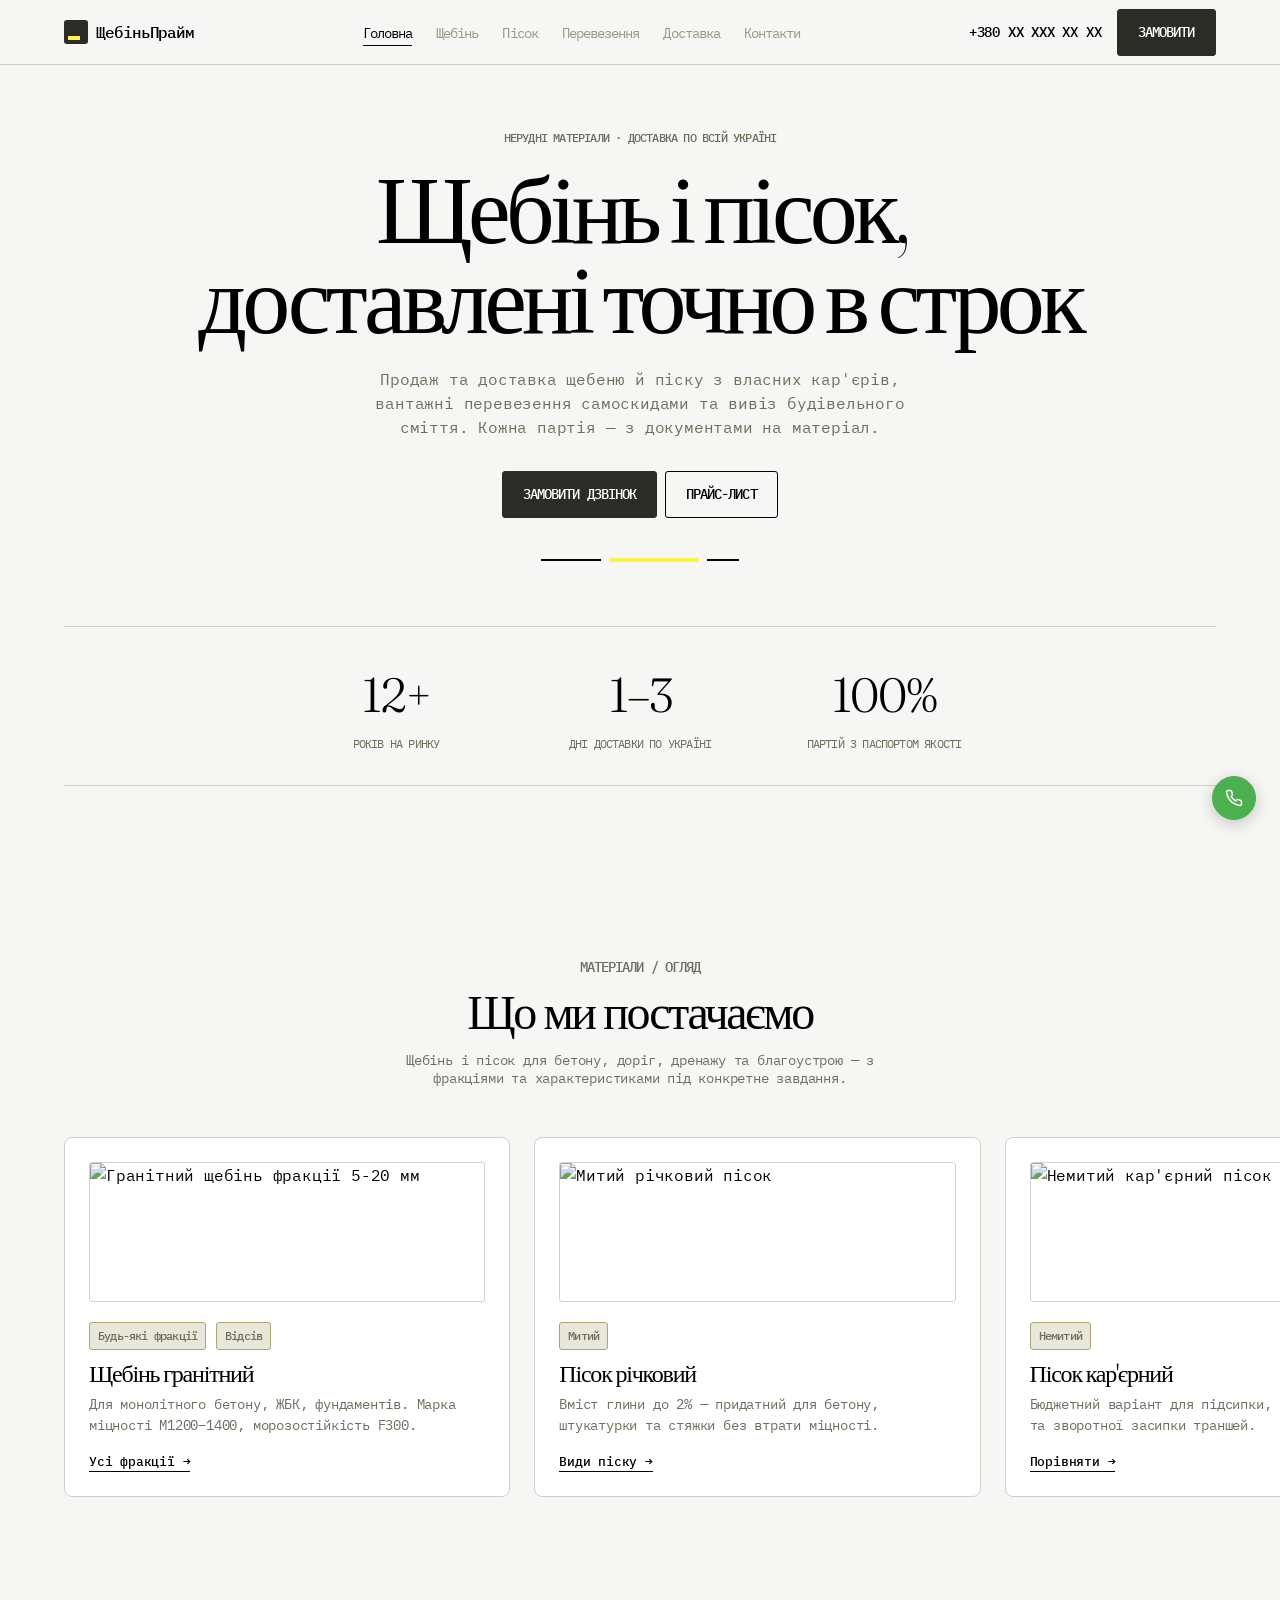
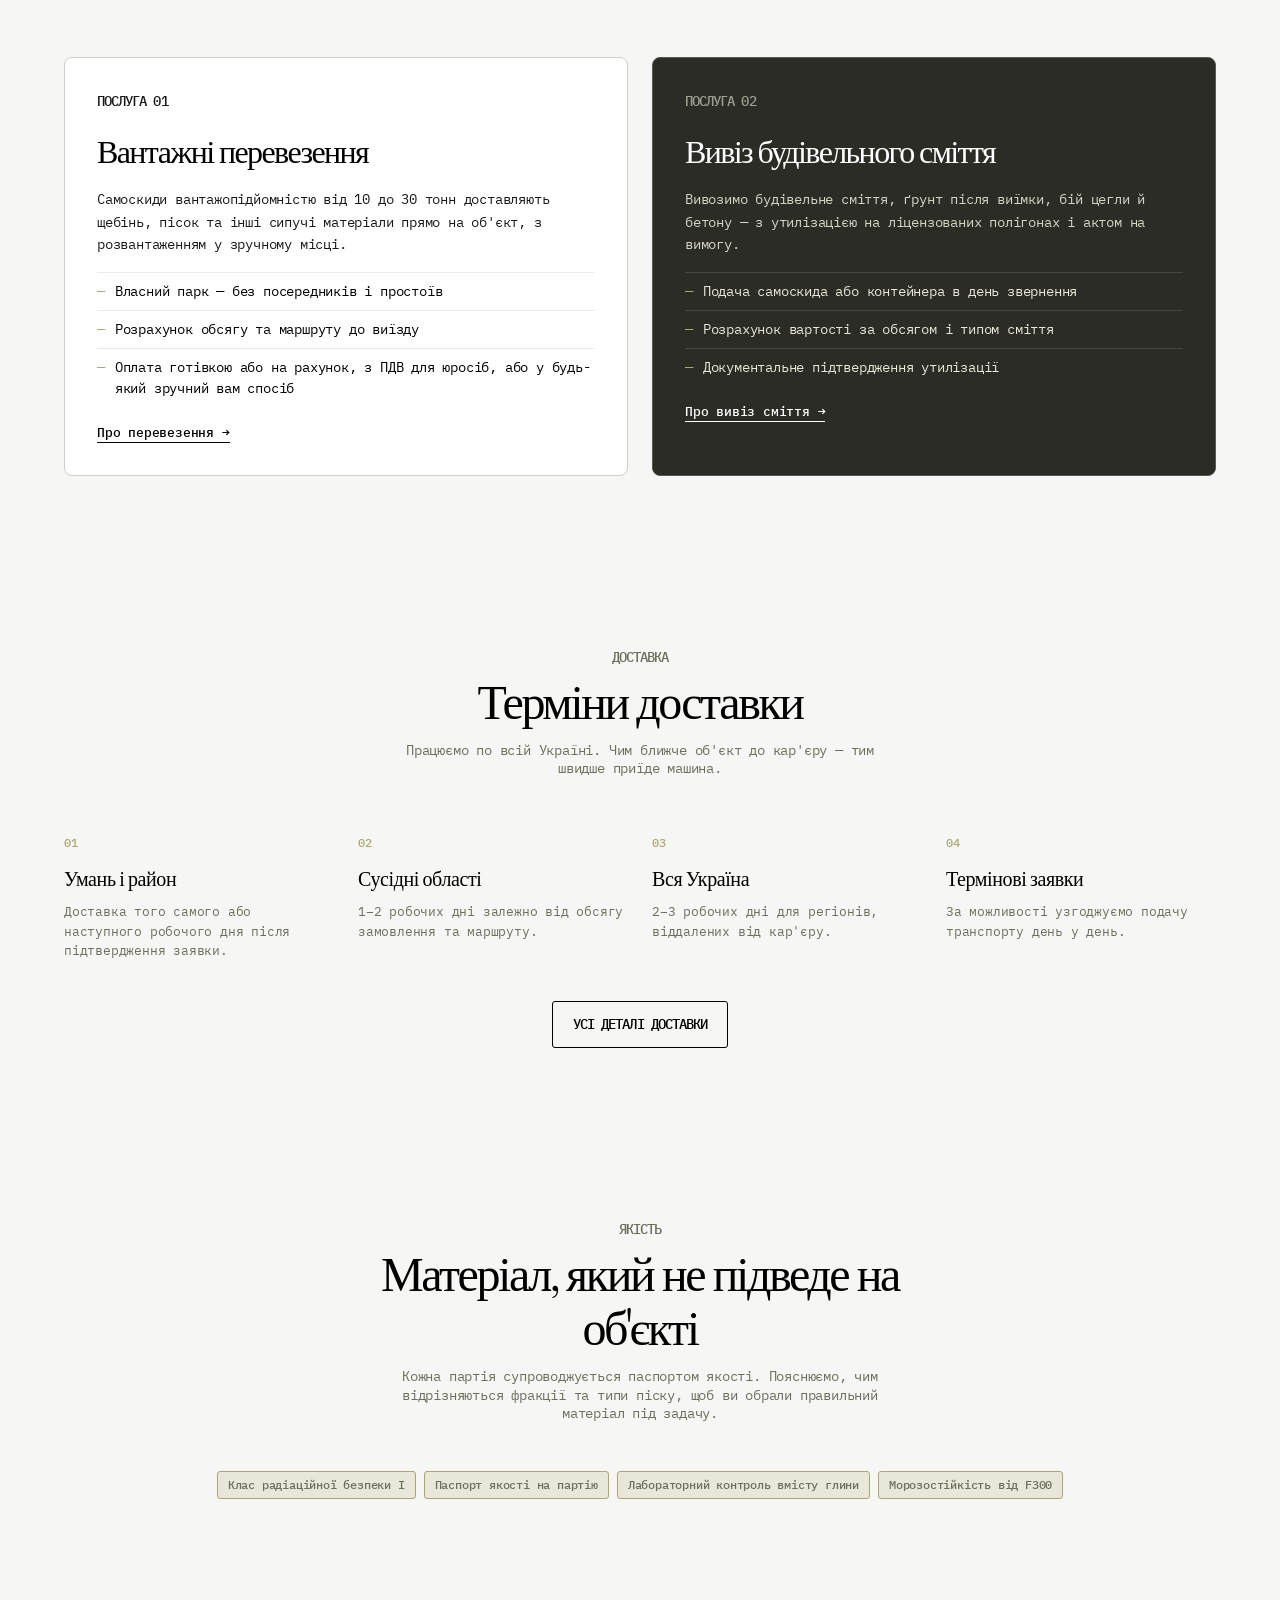
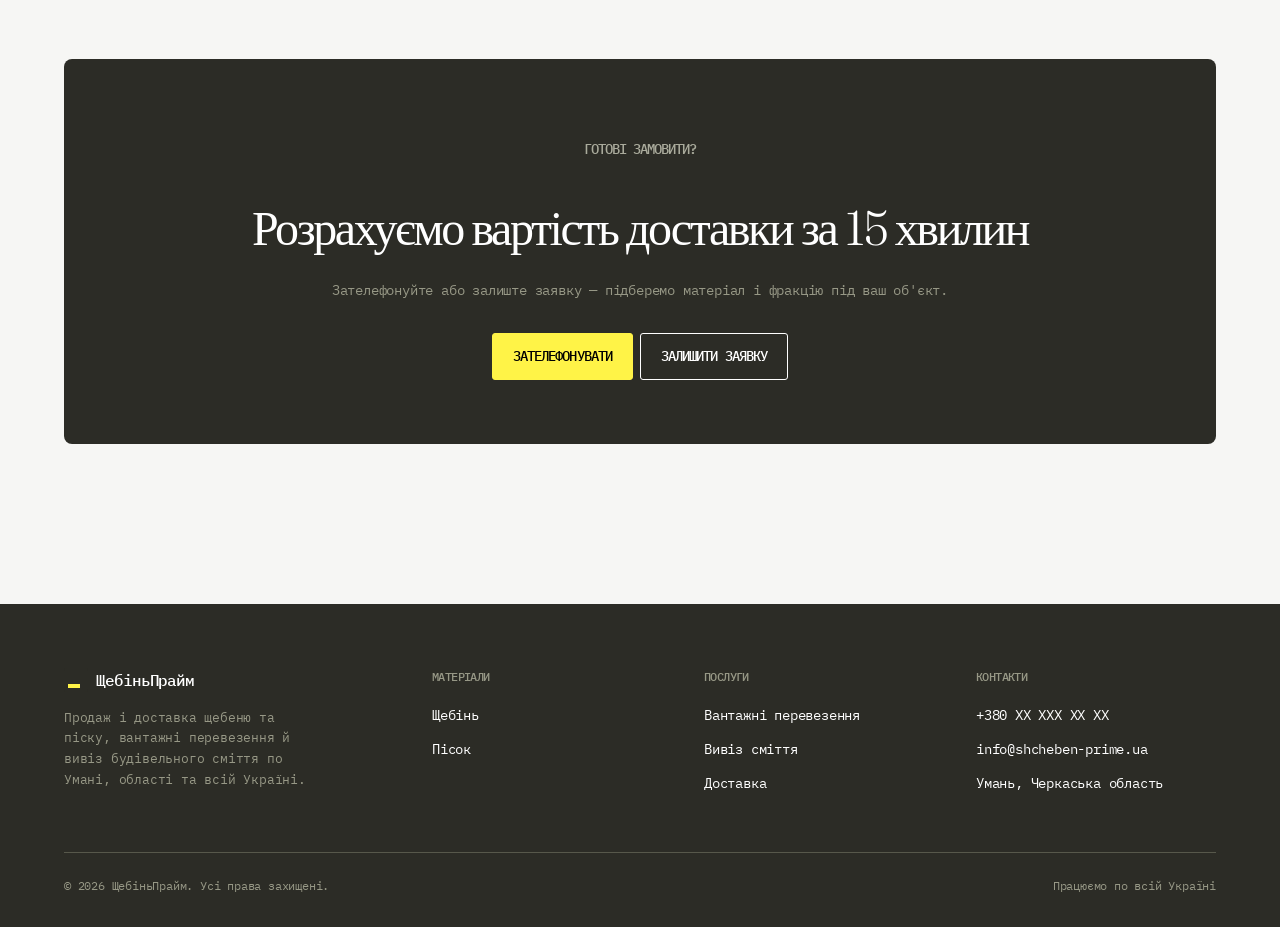
==== commit 7dbbdff7: "Update content, photos, contacts and add call/messenger widgets Refresh product titles and tags, swa" ====
--- a/index.html
+++ b/index.html
@@ -64,11 +64,29 @@
       </ul>
     </nav>
     <div class="nav-right">
+      <button class="nav-toggle" type="button" aria-label="Меню" aria-expanded="false" aria-controls="mobileMenu">
+        <span></span><span></span><span></span>
+      </button>
       <a href="tel:+380XXXXXXXXX" class="nav-phone">+380 XX XXX XX XX</a>
       <a href="kontakty.html" class="btn btn-filled">ЗАМОВИТИ</a>
     </div>
   </div>
 </header>
+<div class="mobile-menu" id="mobileMenu">
+  <nav>
+    <ul class="mobile-menu-links">
+        <li><a href="index.html" aria-current="page">Головна</a></li>
+        <li><a href="shcheben.html">Щебінь</a></li>
+        <li><a href="pisok.html">Пісок</a></li>
+        <li><a href="poslugy.html">Перевезення</a></li>
+        <li><a href="dostavka.html">Доставка</a></li>
+        <li><a href="kontakty.html">Контакти</a></li>
+      </ul>
+  </nav>
+  <a href="tel:+380XXXXXXXXX" class="mobile-menu-phone">+380 XX XXX XX XX</a>
+  <a href="kontakty.html" class="btn btn-filled">ЗАМОВИТИ</a>
+</div>
+
 
 <main id="main">
 
@@ -88,7 +106,6 @@
       <div class="trust-strip" data-reveal-group>
         <div class="trust-item"><div class="num" data-count="12" data-suffix="+">0</div><div class="label">років на ринку</div></div>
         <div class="trust-item"><div class="num">1–3</div><div class="label">дні доставки по Україні</div></div>
-        <div class="trust-item"><div class="num" data-count="24">0</div><div class="label">одиниці власного транспорту</div></div>
         <div class="trust-item"><div class="num" data-count="100" data-suffix="%">0</div><div class="label">партій з паспортом якості</div></div>
       </div>
     </div>
@@ -107,7 +124,8 @@
           <img class="card-swatch" loading="lazy" decoding="async" width="400" height="140"
             src="https://upload.wikimedia.org/wikipedia/commons/thumb/4/4b/Bluemetal_coarse_granite_gravel_texture.jpg/960px-Bluemetal_coarse_granite_gravel_texture.jpg"
             alt="Гранітний щебінь фракції 5-20 мм">
-          <span class="tag">Фракція 5–20</span>
+          <span class="tag">Будь-які фракції</span>
+          <span class="tag">Відсів</span>
           <h3>Щебінь гранітний</h3>
           <p>Для монолітного бетону, ЖБК, фундаментів. Марка міцності М1200–1400, морозостійкість F300.</p>
           <a href="shcheben.html" class="card-link">Усі фракції →</a>
@@ -135,7 +153,7 @@
             src="https://upload.wikimedia.org/wikipedia/commons/1/11/Stan_Stock_Sand_%26_Gravel_Leyland_DAF_75_tipper_truck%2C_7_February_2009.jpg"
             alt="Самоскид для перевезення сипучих матеріалів">
           <span class="tag">Самоскиди</span>
-          <h3>Перевезення та вивіз сміття</h3>
+          <h3>Будь-які перевезення та вивіз сміття</h3>
           <p>Доставка сипучих матеріалів і вивіз будівельного сміття з розвантаженням на об'єкті.</p>
           <a href="poslugy.html" class="card-link">Детальніше →</a>
         </div>
@@ -152,7 +170,7 @@
           <ul class="checklist">
             <li>Власний парк — без посередників і простоїв</li>
             <li>Розрахунок обсягу та маршруту до виїзду</li>
-            <li>Оплата готівкою або на рахунок, з ПДВ для юросіб</li>
+            <li>Оплата готівкою або на рахунок, з ПДВ для юросіб, або у будь-який зручний вам спосіб</li>
           </ul>
           <a href="poslugy.html" class="card-link">Про перевезення →</a>
         </div>
@@ -272,6 +290,10 @@
   </div>
 </footer>
 
+<a class="call-fab" href="tel:+380XXXXXXXXX" aria-label="Подзвонити" title="Подзвонити">
+  <svg viewBox="0 0 24 24" fill="none" stroke="currentColor" stroke-width="2" stroke-linecap="round" stroke-linejoin="round" aria-hidden="true"><path d="M22 16.92v3a2 2 0 0 1-2.18 2 19.79 19.79 0 0 1-8.63-3.07 19.5 19.5 0 0 1-6-6 19.79 19.79 0 0 1-3.07-8.67A2 2 0 0 1 4.11 2h3a2 2 0 0 1 2 1.72c.127.96.361 1.903.7 2.81a2 2 0 0 1-.45 2.11L8.09 9.91a16 16 0 0 0 6 6l1.27-1.27a2 2 0 0 1 2.11-.45c.907.339 1.85.573 2.81.7A2 2 0 0 1 22 16.92z"></path></svg>
+</a>
+
 <button class="back-to-top" aria-label="Повернутись до верху" title="Повернутись до верху">
   <svg viewBox="0 0 24 24" fill="none" stroke="currentColor" stroke-width="2" stroke-linecap="round" stroke-linejoin="round" aria-hidden="true"><line x1="12" y1="19" x2="12" y2="5"></line><polyline points="5 12 12 5 19 12"></polyline></svg>
 </button>
--- a/css/style.css
+++ b/css/style.css
@@ -81,6 +81,45 @@
   .back-to-top { right: 16px; bottom: 16px; width: 40px; height: 40px; }
 }
 
+.call-fab {
+  position: fixed;
+  right: 24px;
+  bottom: 80px;
+  z-index: 60;
+  width: 44px;
+  height: 44px;
+  display: flex;
+  align-items: center;
+  justify-content: center;
+  background: #4caf50;
+  color: #fff;
+  border: 1px solid #4caf50;
+  border-radius: 50%;
+  cursor: pointer;
+  box-shadow: 0 4px 16px rgba(0,0,0,0.2);
+  transition: transform 0.3s var(--ease-out);
+  overflow: visible;
+}
+.call-fab:hover { transform: scale(1.08); }
+.call-fab svg { width: 18px; height: 18px; }
+.call-fab::after {
+  content: "";
+  position: absolute;
+  inset: 0;
+  border-radius: 50%;
+  pointer-events: none;
+  animation: call-fab-pulse 1.15s ease-out 3;
+}
+@keyframes call-fab-pulse {
+  0% { box-shadow: 0 0 0 0 rgba(76,175,80,0.6); }
+  100% { box-shadow: 0 0 0 18px rgba(76,175,80,0); }
+}
+
+@media (max-width: 600px) {
+  .call-fab { right: 16px; bottom: 68px; width: 40px; height: 40px; }
+  .call-fab svg { width: 16px; height: 16px; }
+}
+
 .visually-hidden:focus {
   position: fixed;
   left: 16px;
@@ -282,7 +321,84 @@
   transition: opacity 0.3s var(--ease-out);
 }
 .nav-phone:hover { opacity: 0.6; }
-.nav-toggle { display: none; }
+.nav-toggle {
+  display: none;
+  flex-direction: column;
+  align-items: center;
+  justify-content: center;
+  gap: 5px;
+  width: 36px;
+  height: 36px;
+  padding: 0;
+  background: transparent;
+  border: 1px solid var(--color-ash);
+  border-radius: var(--radius-sm);
+  cursor: pointer;
+  flex-shrink: 0;
+}
+.nav-toggle span {
+  display: block;
+  width: 16px;
+  height: 1.5px;
+  background: var(--color-ink);
+  transition: transform 0.3s var(--ease-out), opacity 0.3s var(--ease-out);
+}
+.nav-toggle[aria-expanded="true"] span:nth-child(1) { transform: translateY(6.5px) rotate(45deg); }
+.nav-toggle[aria-expanded="true"] span:nth-child(2) { opacity: 0; }
+.nav-toggle[aria-expanded="true"] span:nth-child(3) { transform: translateY(-6.5px) rotate(-45deg); }
+
+/* ---------- Mobile menu drawer ---------- */
+.mobile-menu {
+  display: none;
+  position: fixed;
+  top: 65px;
+  left: 0;
+  right: 0;
+  z-index: 49;
+  max-height: calc(100vh - 65px);
+  overflow-y: auto;
+  background: var(--color-vellum);
+  border-bottom: 1px solid var(--color-ash);
+  padding: 8px 24px 32px;
+  flex-direction: column;
+  gap: 8px;
+  opacity: 0;
+  transform: translateY(-10px);
+  pointer-events: none;
+  transition: opacity 0.3s var(--ease-out), transform 0.3s var(--ease-out);
+}
+.mobile-menu.is-open {
+  opacity: 1;
+  transform: translateY(0);
+  pointer-events: auto;
+}
+.mobile-menu-links {
+  list-style: none;
+  margin: 0;
+  padding: 0;
+}
+.mobile-menu-links li { border-top: 1px solid var(--color-ash); }
+.mobile-menu-links li:first-child { border-top: none; }
+.mobile-menu-links a {
+  display: block;
+  padding: 16px 4px;
+  font-family: var(--font-serif);
+  font-weight: 400;
+  font-size: 22px;
+  letter-spacing: -0.02em;
+  color: var(--color-ink);
+}
+.mobile-menu-links a[aria-current="page"] { color: var(--color-lichen); }
+.mobile-menu-phone {
+  display: block;
+  margin-top: 16px;
+  font-family: var(--font-mono);
+  font-size: 15px;
+  font-weight: 500;
+  color: var(--color-ink);
+}
+.mobile-menu .btn { width: 100%; margin-top: 16px; }
+body.menu-open { overflow: hidden; }
 
 /* ---------- Hero ---------- */
 .hero { padding-top: var(--spacing-64); text-align: center; overflow: hidden; }
@@ -317,14 +433,15 @@
 
 /* ---------- Trust strip ---------- */
 .trust-strip {
-  display: grid;
-  grid-template-columns: repeat(4, 1fr);
+  display: flex;
+  justify-content: center;
   gap: 24px;
   margin-top: 64px;
   padding: 32px 0;
   border-top: 1px solid var(--color-ash);
   border-bottom: 1px solid var(--color-ash);
 }
+.trust-item { flex: 1 1 0; max-width: 220px; }
 .trust-item { text-align: center; }
 .trust-item .num {
   font-family: var(--font-serif);
@@ -449,6 +566,27 @@
   color: var(--color-lichen);
   margin: 8px 0 0;
 }
+.messenger-line {
+  display: flex;
+  align-items: center;
+  flex-wrap: wrap;
+  gap: 8px;
+  margin-top: 12px !important;
+}
+.messenger-icon {
+  display: inline-flex;
+  align-items: center;
+  justify-content: center;
+  width: 28px;
+  height: 28px;
+  border-radius: 50%;
+  background: var(--color-bone);
+  border: 1px solid var(--color-khaki);
+  color: var(--color-ink);
+  transition: background-color 0.3s var(--ease-out), transform 0.3s var(--ease-out);
+}
+.messenger-icon svg { width: 15px; height: 15px; }
+.messenger-icon:hover { background: var(--color-khaki); transform: translateY(-2px); }
 .card .specs {
   list-style: none;
   padding: 0;
@@ -500,6 +638,7 @@
 }
 .split .panel-dark:hover { transform: translateY(-4px); }
 .panel-dark h3 { color: #ffffff; }
+.panel-dark .card-link { color: #ffffff; border-bottom-color: #ffffff; }
 .panel-dark .eyebrow { color: var(--color-moss); }
 .split h3 { font-size: 32px; margin-bottom: 12px; }
 .split p { font-family: var(--font-mono); font-size: 14px; line-height: 1.6; color: inherit; opacity: 0.9; margin: 0 0 16px;}
@@ -777,12 +916,16 @@
   .hero h1 { font-size: 56px; }
   .page-hero h1 { font-size: 44px; }
   .section-header h2 { font-size: 36px; }
-  .trust-strip { grid-template-columns: repeat(2, 1fr); }
+  .trust-strip { flex-wrap: wrap; }
   .grid-3, .grid-4 { grid-template-columns: repeat(2, 1fr); }
   .split { grid-template-columns: 1fr; }
   .steps { grid-template-columns: repeat(2, 1fr); }
   .footer-grid { grid-template-columns: 1fr 1fr; }
   .nav-links { display: none; }
+  .nav-phone { display: none; }
+  .nav-right .btn-filled { display: none; }
+  .nav-toggle { display: flex; }
+  .mobile-menu { display: flex; }
 }
 
 @media (max-width: 600px) {
@@ -790,7 +933,7 @@
   .hero h1 { font-size: 40px; }
   .hero .lede { font-size: 15px; }
   .grid-2, .grid-3, .grid-4 { grid-template-columns: 1fr; }
-  .trust-strip { grid-template-columns: repeat(2,1fr); gap: 16px; }
+  .trust-strip { flex-wrap: wrap; gap: 16px; }
   .cta-band { padding: 40px 20px; }
   .cta-band h2 { font-size: 32px; }
   .footer-grid { grid-template-columns: 1fr; }
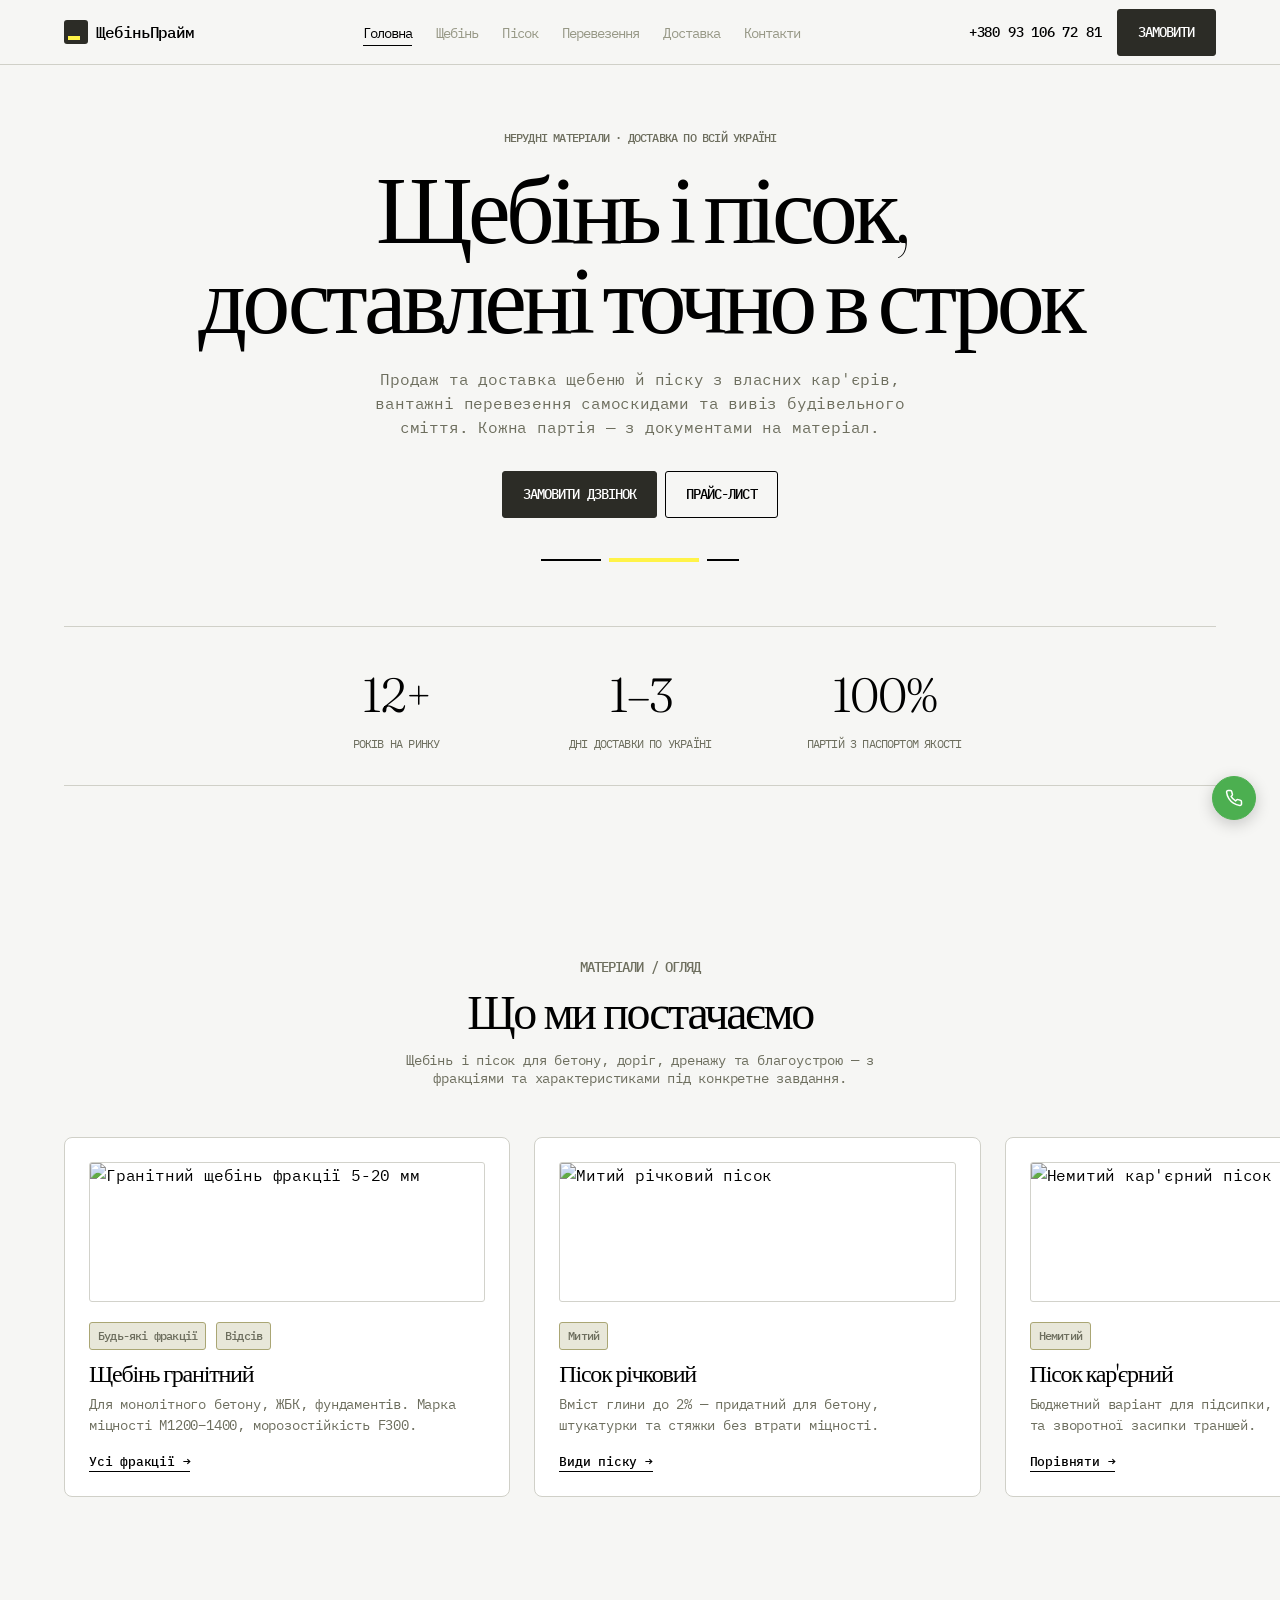
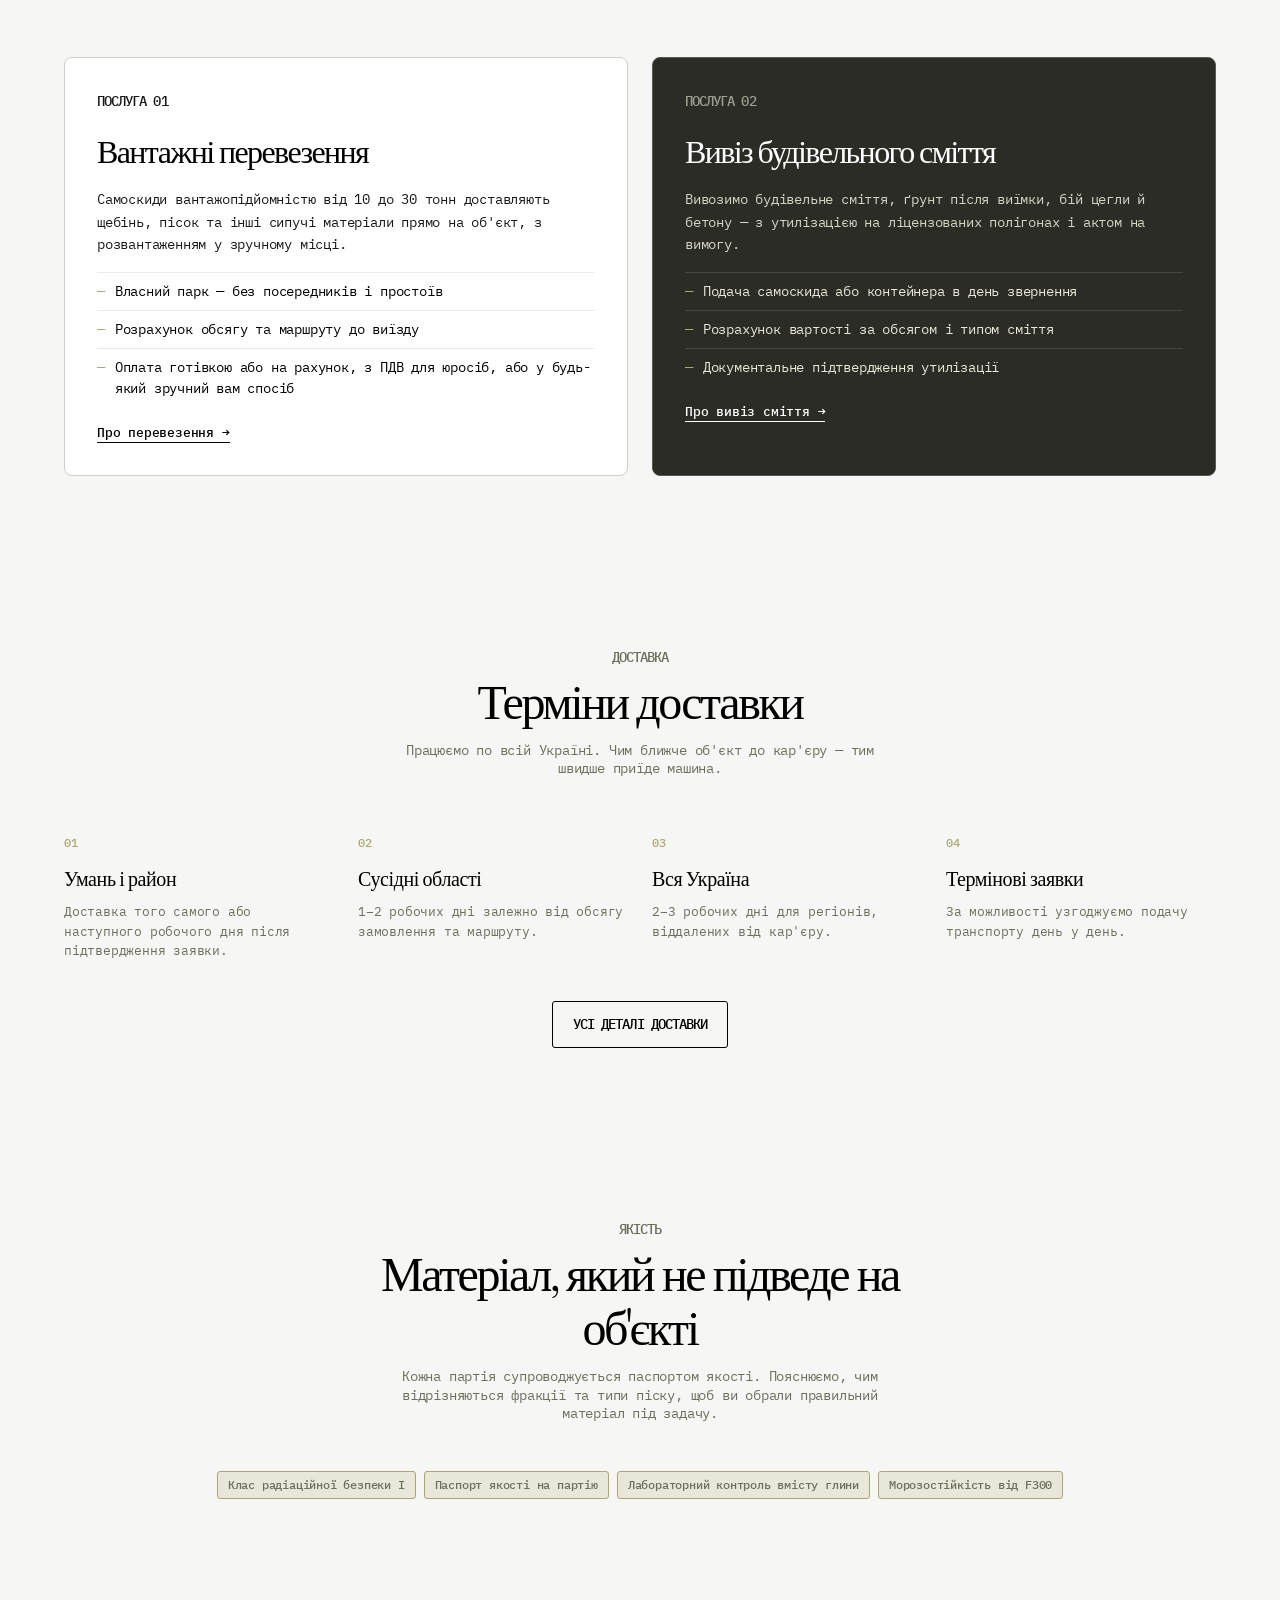
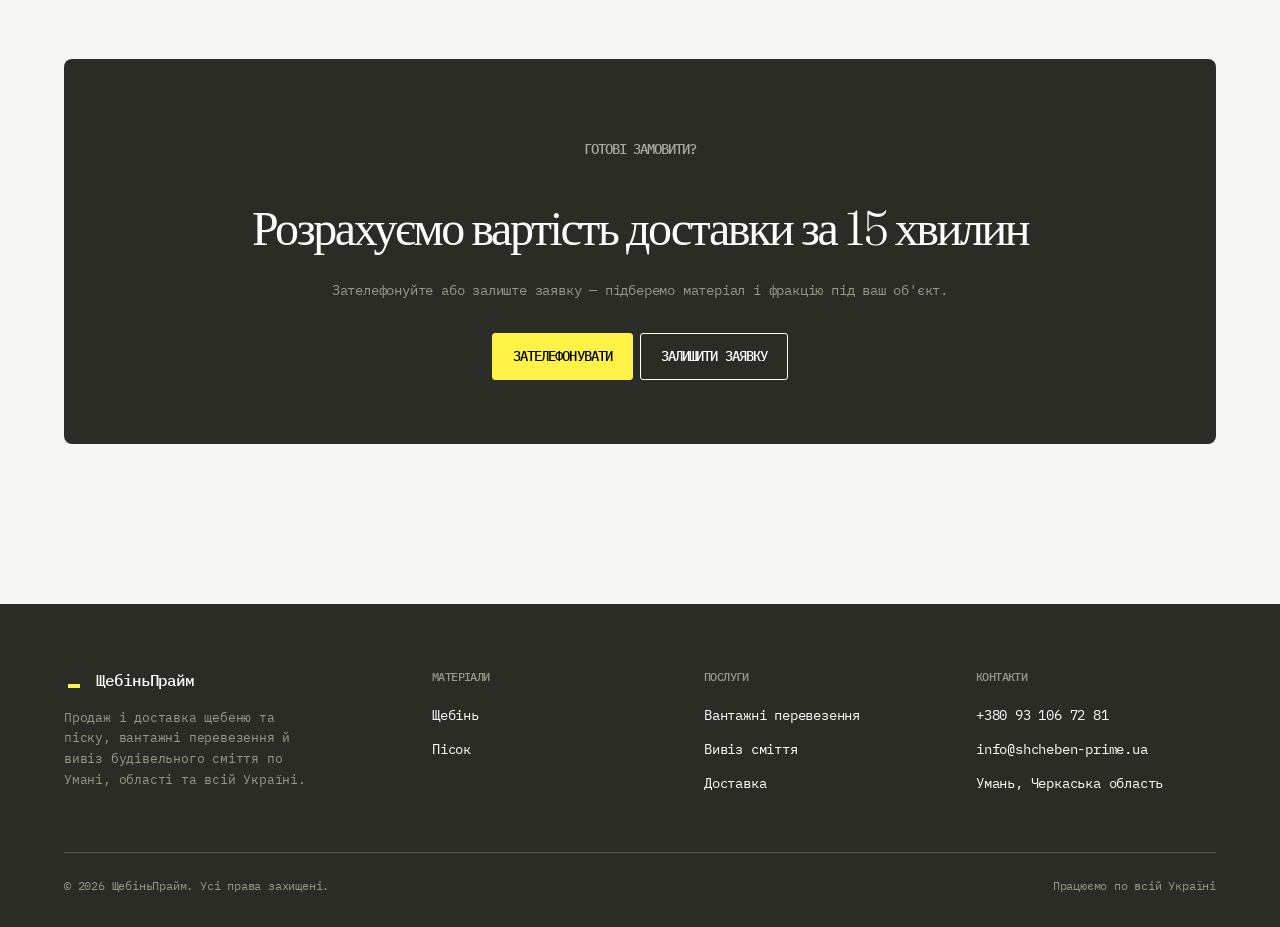
==== commit 8d2c476d: "Add real phone number and Telegram contact link Replace placeholder phone number across all pages wi" ====
--- a/index.html
+++ b/index.html
@@ -67,7 +67,7 @@
       <button class="nav-toggle" type="button" aria-label="Меню" aria-expanded="false" aria-controls="mobileMenu">
         <span></span><span></span><span></span>
       </button>
-      <a href="tel:+380XXXXXXXXX" class="nav-phone">+380 XX XXX XX XX</a>
+      <a href="tel:+380931067281" class="nav-phone">+380 93 106 72 81</a>
       <a href="kontakty.html" class="btn btn-filled">ЗАМОВИТИ</a>
     </div>
   </div>
@@ -83,7 +83,7 @@
         <li><a href="kontakty.html">Контакти</a></li>
       </ul>
   </nav>
-  <a href="tel:+380XXXXXXXXX" class="mobile-menu-phone">+380 XX XXX XX XX</a>
+  <a href="tel:+380931067281" class="mobile-menu-phone">+380 93 106 72 81</a>
   <a href="kontakty.html" class="btn btn-filled">ЗАМОВИТИ</a>
 </div>
 
@@ -243,7 +243,7 @@
         <h2>Розрахуємо вартість доставки за 15 хвилин</h2>
         <p>Зателефонуйте або залиште заявку — підберемо матеріал і фракцію під ваш об'єкт.</p>
         <div class="btn-cluster">
-          <a href="tel:+380XXXXXXXXX" class="btn btn-filled" style="background:#fff347;color:#000;border-color:#fff347;">ЗАТЕЛЕФОНУВАТИ</a>
+          <a href="tel:+380931067281" class="btn btn-filled" style="background:#fff347;color:#000;border-color:#fff347;">ЗАТЕЛЕФОНУВАТИ</a>
           <a href="kontakty.html" class="btn btn-ghost">ЗАЛИШИТИ ЗАЯВКУ</a>
         </div>
       </div>
@@ -277,7 +277,7 @@
       <div class="footer-col">
         <h5>Контакти</h5>
         <ul>
-          <li><a href="tel:+380XXXXXXXXX">+380 XX XXX XX XX</a></li>
+          <li><a href="tel:+380931067281">+380 93 106 72 81</a></li>
           <li><a href="mailto:info@shcheben-prime.ua">info@shcheben-prime.ua</a></li>
           <li><a href="kontakty.html">Умань, Черкаська область</a></li>
         </ul>
@@ -290,7 +290,7 @@
   </div>
 </footer>
 
-<a class="call-fab" href="tel:+380XXXXXXXXX" aria-label="Подзвонити" title="Подзвонити">
+<a class="call-fab" href="tel:+380931067281" aria-label="Подзвонити" title="Подзвонити">
   <svg viewBox="0 0 24 24" fill="none" stroke="currentColor" stroke-width="2" stroke-linecap="round" stroke-linejoin="round" aria-hidden="true"><path d="M22 16.92v3a2 2 0 0 1-2.18 2 19.79 19.79 0 0 1-8.63-3.07 19.5 19.5 0 0 1-6-6 19.79 19.79 0 0 1-3.07-8.67A2 2 0 0 1 4.11 2h3a2 2 0 0 1 2 1.72c.127.96.361 1.903.7 2.81a2 2 0 0 1-.45 2.11L8.09 9.91a16 16 0 0 0 6 6l1.27-1.27a2 2 0 0 1 2.11-.45c.907.339 1.85.573 2.81.7A2 2 0 0 1 22 16.92z"></path></svg>
 </a>
 
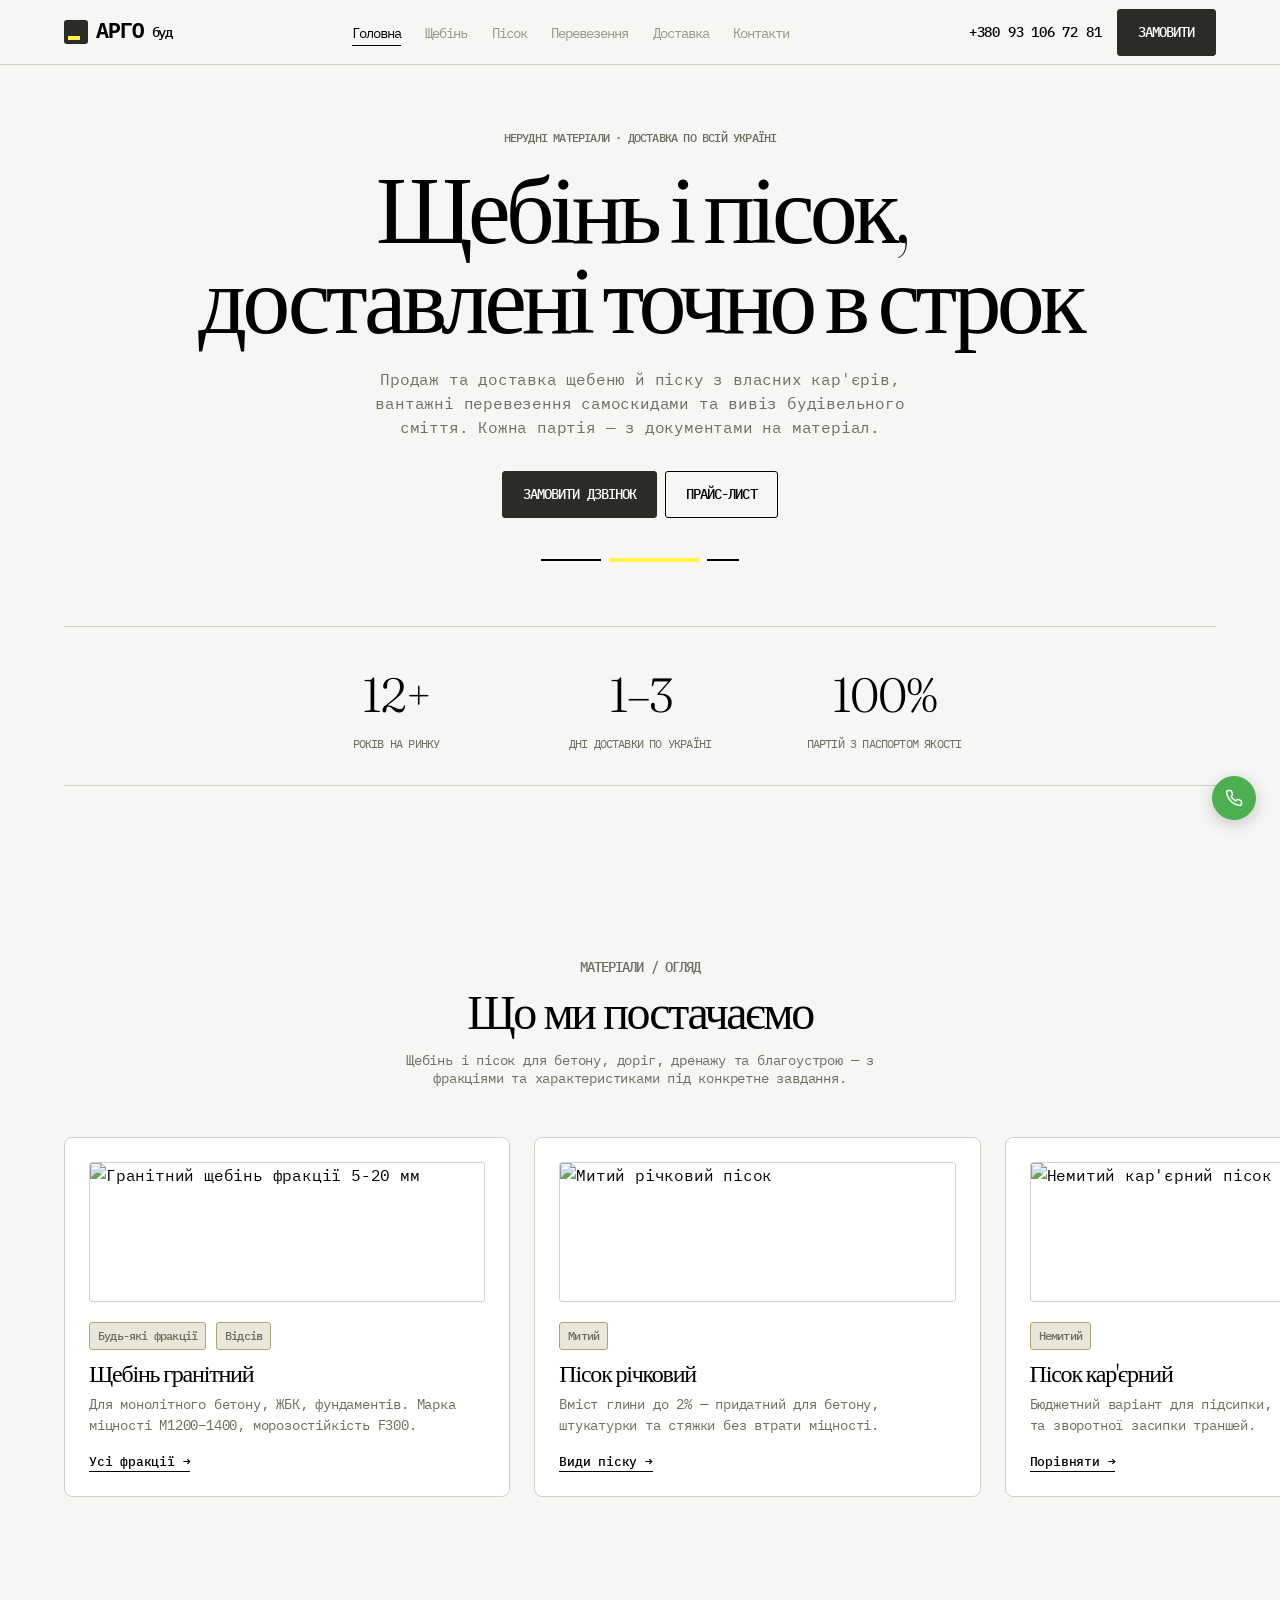
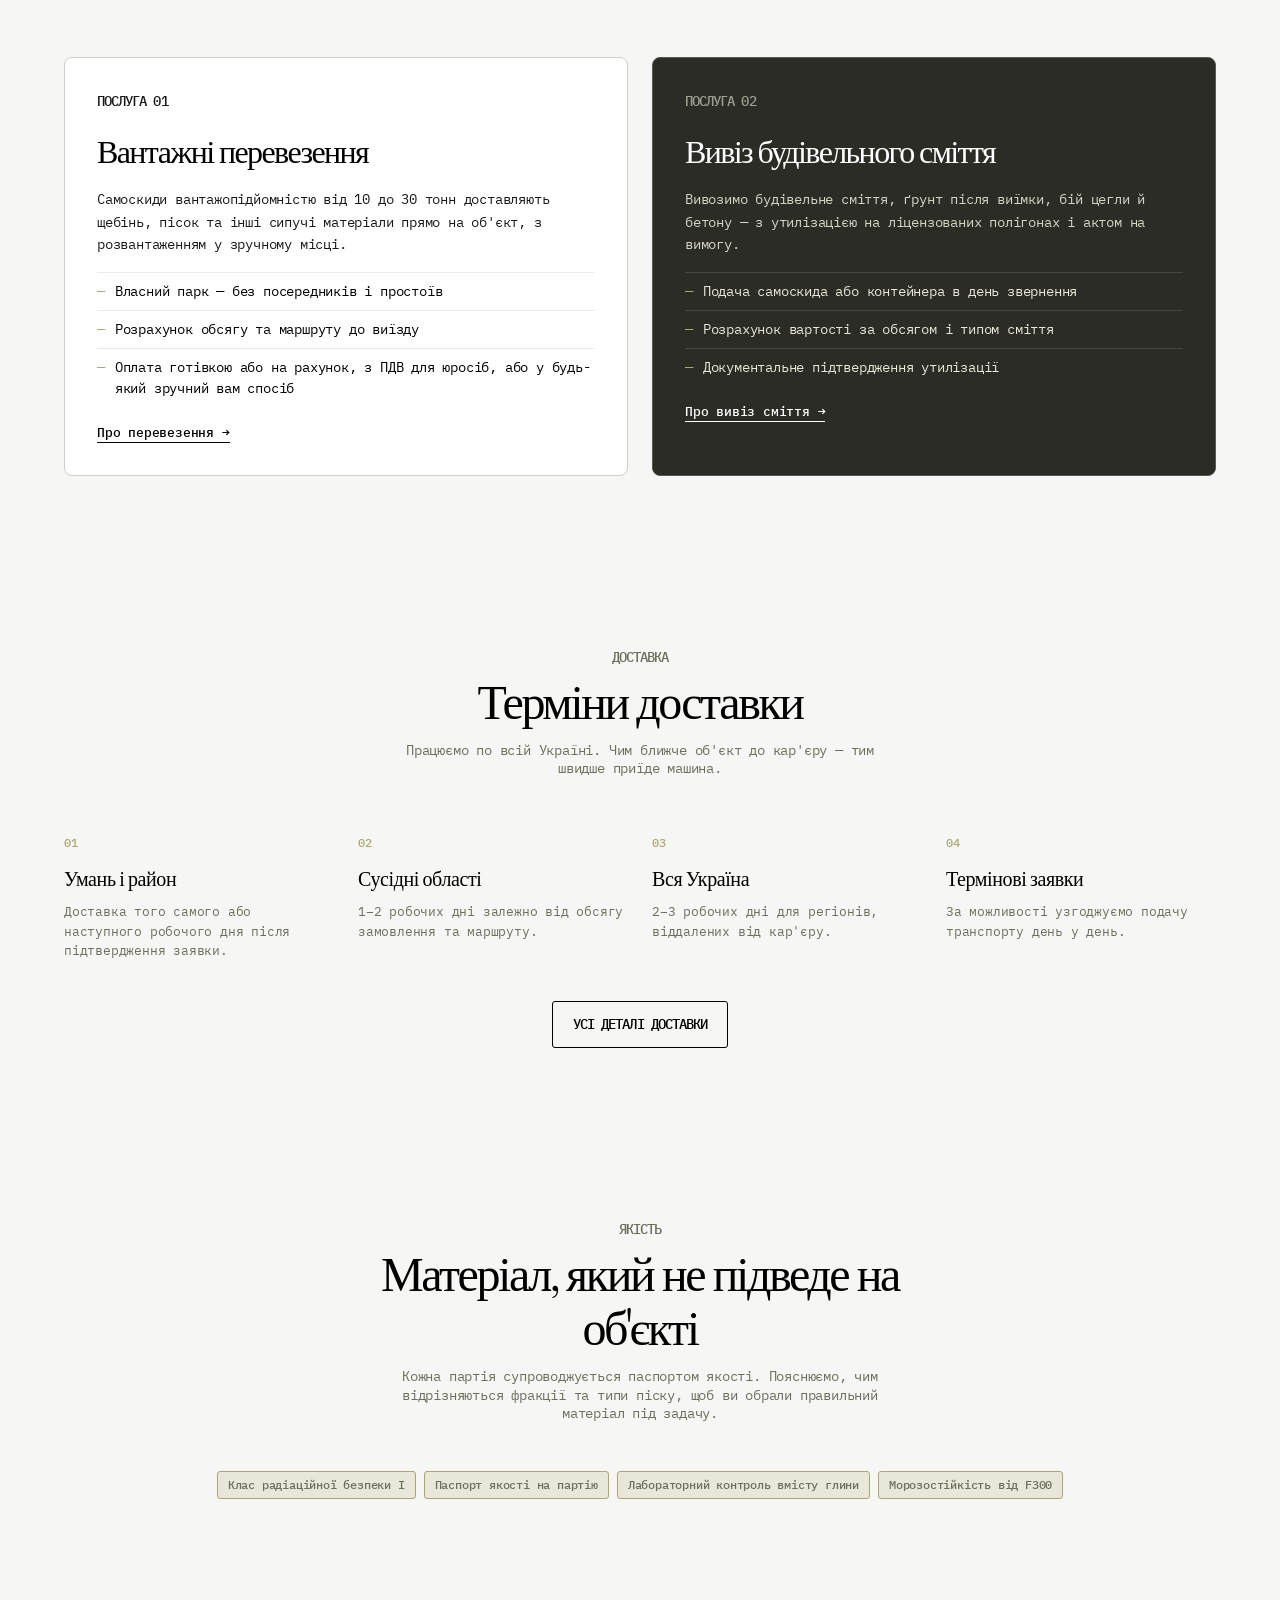
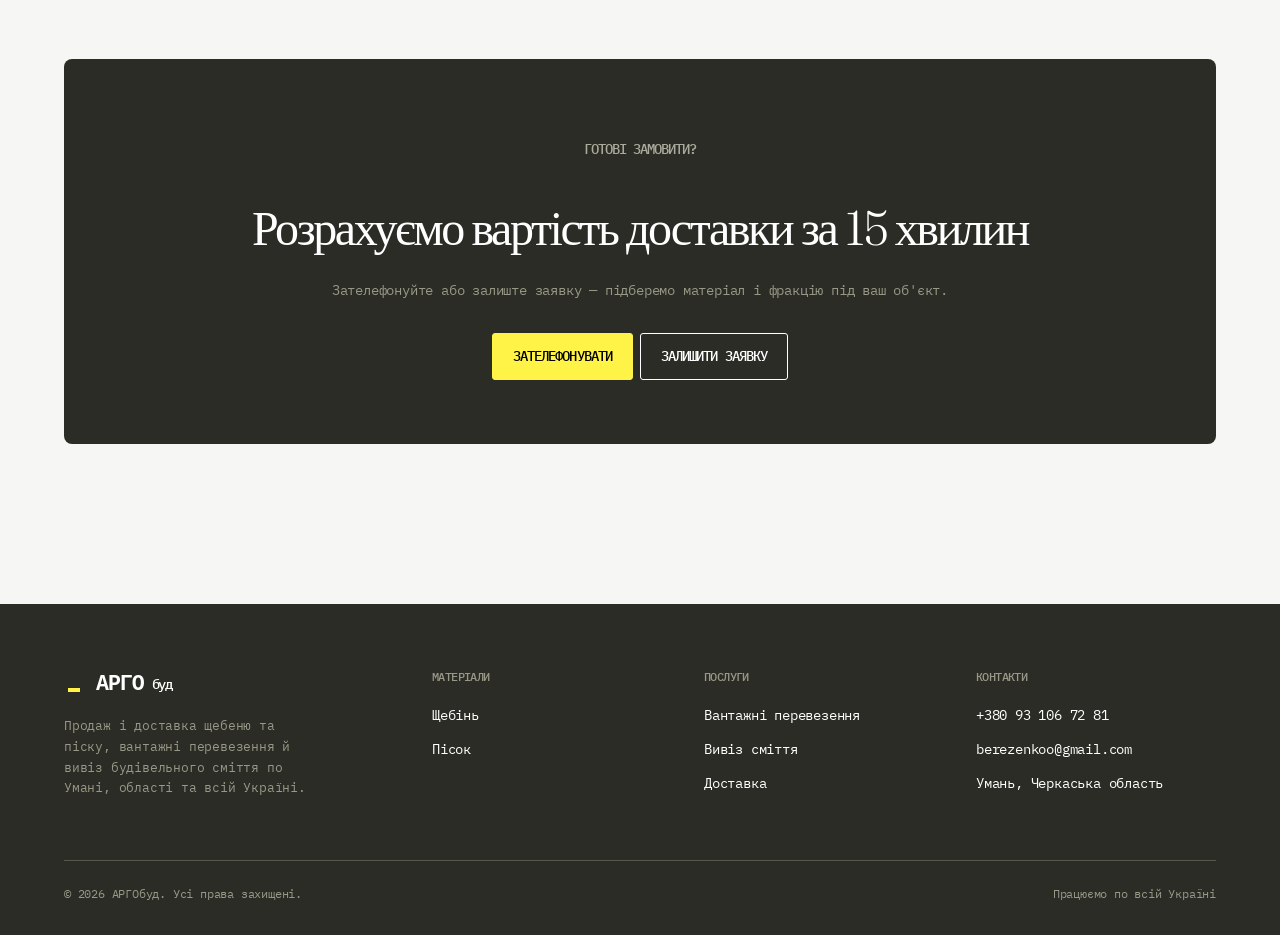
==== commit ee09b033: "Rebrand site to АРГОбуд and add company requisites Rename brand from ЩебіньПрайм to АРГОбуд across a" ====
--- a/index.html
+++ b/index.html
@@ -3,11 +3,11 @@
 <head>
 <meta charset="UTF-8">
 <meta name="viewport" content="width=device-width, initial-scale=1.0">
-<title>Щебінь та пісок з доставкою по Умані та Україні | ЩебіньПрайм</title>
+<title>Щебінь та пісок з доставкою по Умані та Україні | АРГОбуд</title>
 <meta name="description" content="Продаж і доставка щебеню, піску (митого та немитого), вантажні перевезення самоскидами та вивіз будівельного сміття. Власний парк, документи на матеріал, доставка по всій Україні від 1 дня.">
 <link rel="canonical" href="https://shcheben-prime.ua/">
 <meta property="og:type" content="website">
-<meta property="og:title" content="Щебінь та пісок з доставкою по Умані та Україні | ЩебіньПрайм">
+<meta property="og:title" content="Щебінь та пісок з доставкою по Умані та Україні | АРГОбуд">
 <meta property="og:description" content="Продаж і доставка щебеню, піску, вантажні перевезення та вивіз будівельного сміття. Власний парк самоскидів, доставка по всій Україні.">
 <meta property="og:url" content="https://shcheben-prime.ua/">
 <meta property="og:locale" content="uk_UA">
@@ -21,11 +21,11 @@
   "@context": "https://schema.org",
   "@type": "LocalBusiness",
   "@id": "https://shcheben-prime.ua/#business",
-  "name": "ЩебіньПрайм",
+  "name": "АРГОбуд",
   "description": "Продаж і доставка щебеню, піску, вантажні перевезення та вивіз будівельного сміття по Умані, Черкаській області та всій Україні.",
   "url": "https://shcheben-prime.ua/",
   "telephone": "+380-XX-XXX-XX-XX",
-  "email": "info@shcheben-prime.ua",
+  "email": "berezenkoo@gmail.com",
   "priceRange": "$$",
   "address": {
     "@type": "PostalAddress",
@@ -52,7 +52,7 @@
 
 <header class="nav">
   <div class="wrap nav-inner">
-    <a href="index.html" class="logo"><span class="logo-mark"></span>ЩебіньПрайм</a>
+    <a href="index.html" class="logo"><span class="logo-mark"></span><span class="logo-big">АРГО</span><span class="logo-small">буд</span></a>
     <nav>
       <ul class="nav-links">
         <li><a href="index.html" aria-current="page">Головна</a></li>
@@ -256,7 +256,7 @@
   <div class="wrap">
     <div class="footer-grid">
       <div class="footer-brand">
-        <a href="index.html" class="logo"><span class="logo-mark"></span>ЩебіньПрайм</a>
+        <a href="index.html" class="logo"><span class="logo-mark"></span><span class="logo-big">АРГО</span><span class="logo-small">буд</span></a>
         <p>Продаж і доставка щебеню та піску, вантажні перевезення й вивіз будівельного сміття по Умані, області та всій Україні.</p>
       </div>
       <div class="footer-col">
@@ -278,13 +278,13 @@
         <h5>Контакти</h5>
         <ul>
           <li><a href="tel:+380931067281">+380 93 106 72 81</a></li>
-          <li><a href="mailto:info@shcheben-prime.ua">info@shcheben-prime.ua</a></li>
+          <li><a href="mailto:berezenkoo@gmail.com">berezenkoo@gmail.com</a></li>
           <li><a href="kontakty.html">Умань, Черкаська область</a></li>
         </ul>
       </div>
     </div>
     <div class="footer-bottom">
-      <span>© 2026 ЩебіньПрайм. Усі права захищені.</span>
+      <span>© 2026 АРГОбуд. Усі права захищені.</span>
       <span>Працюємо по всій Україні</span>
     </div>
   </div>
--- a/css/style.css
+++ b/css/style.css
@@ -278,6 +278,8 @@
   transition: transform 0.5s var(--ease-out);
 }
 .logo:hover .logo-mark { transform: rotate(-8deg) scale(1.06); }
+.logo-big { font-size: 1.35em; font-weight: 700; }
+.logo-small { font-size: 0.85em; font-weight: 500; }
 .logo-mark::after {
   content: "";
   position: absolute;
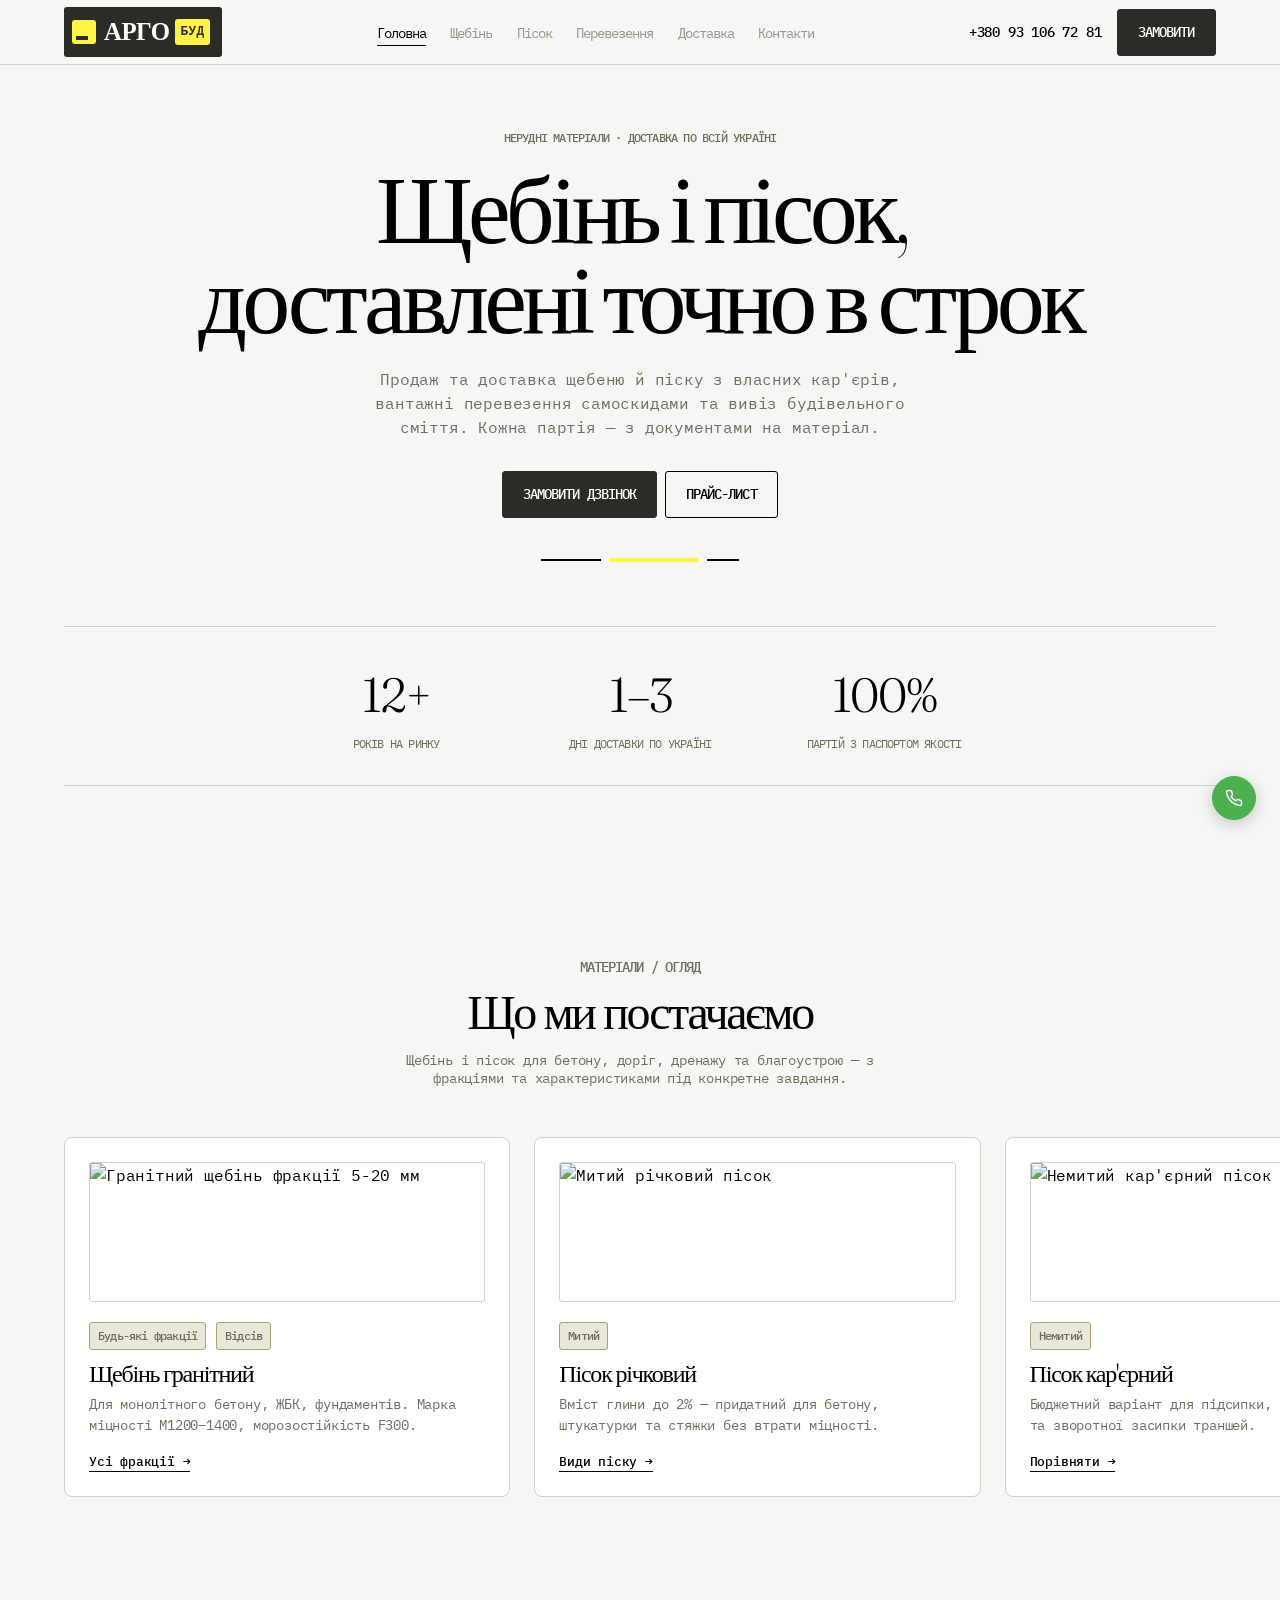
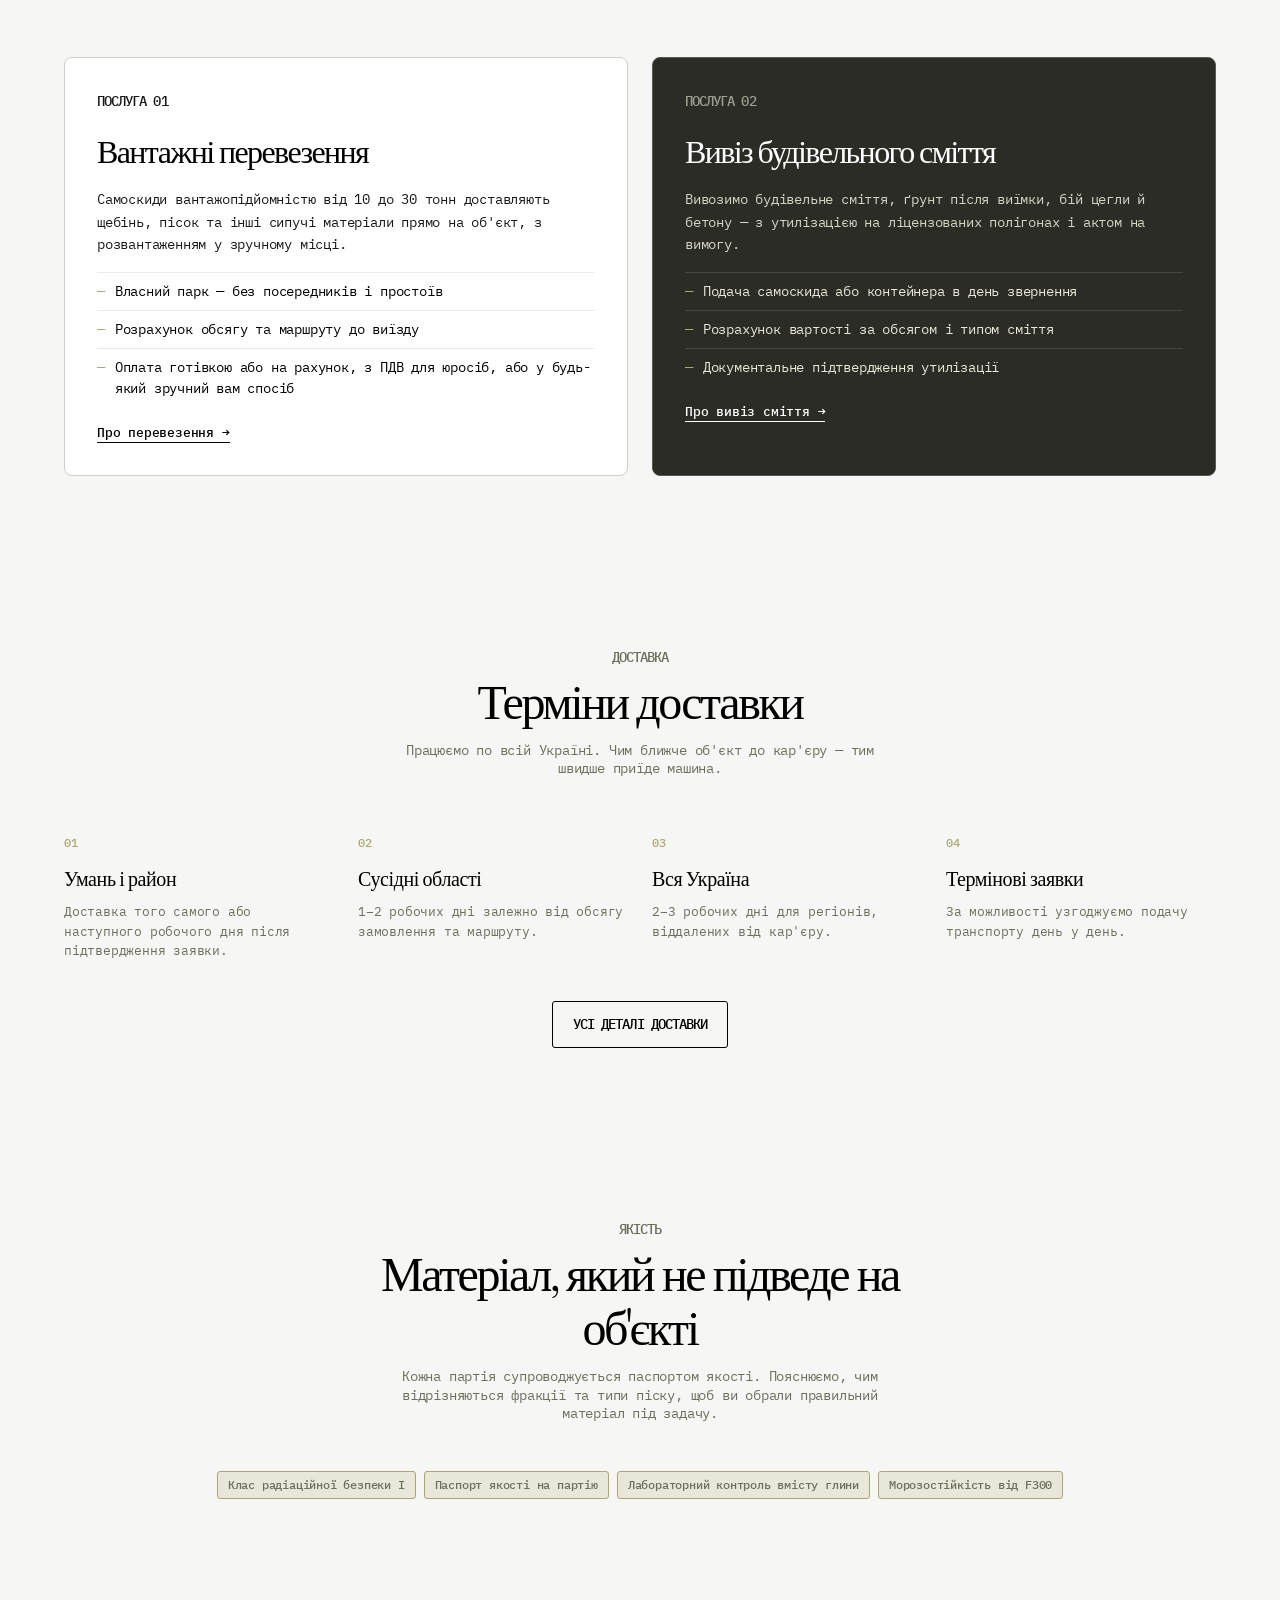
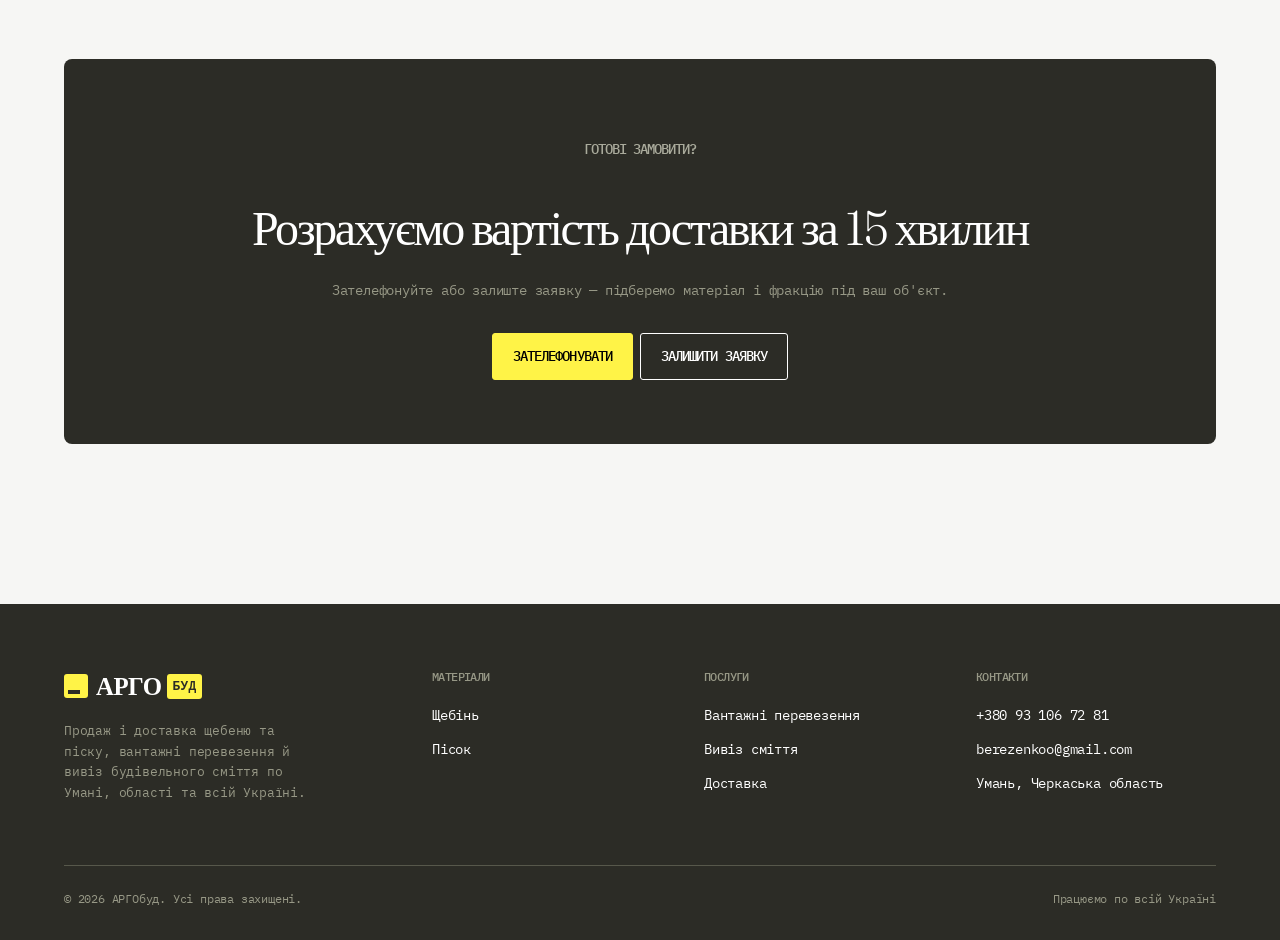
==== commit 9c522e9a: "Restyle header logo and add favicon Rework the АРГОбуд logo mark into a black pill with a yellow ico" ====
--- a/index.html
+++ b/index.html
@@ -15,6 +15,9 @@
 <link rel="preconnect" href="https://fonts.googleapis.com">
 <link rel="preconnect" href="https://fonts.gstatic.com" crossorigin>
 <link href="https://fonts.googleapis.com/css2?family=Fraunces:opsz,wght@9..144,300;9..144,400&family=IBM+Plex+Mono:wght@300;400;500&display=swap" rel="stylesheet">
+<link rel="icon" type="image/svg+xml" href="favicon.svg">
+<link rel="icon" type="image/png" sizes="32x32" href="favicon-32.png">
+<link rel="apple-touch-icon" href="apple-touch-icon.png">
 <link rel="stylesheet" href="css/style.css">
 <script type="application/ld+json">
 {
--- a/css/style.css
+++ b/css/style.css
@@ -262,24 +262,42 @@
 .logo {
   display: flex;
   align-items: center;
-  gap: 8px;
-  font-family: var(--font-mono);
-  font-weight: 500;
   font-size: 16px;
-  letter-spacing: -0.067em;
+  background: var(--color-carbon);
+  border-radius: var(--radius-sm);
+  padding: 6px 12px 6px 8px;
 }
 .logo-mark {
   width: 24px;
   height: 24px;
   border-radius: var(--radius-sm);
-  background: var(--color-carbon);
+  background: var(--color-yellow);
   position: relative;
   flex-shrink: 0;
   transition: transform 0.5s var(--ease-out);
 }
 .logo:hover .logo-mark { transform: rotate(-8deg) scale(1.06); }
-.logo-big { font-size: 1.35em; font-weight: 700; }
-.logo-small { font-size: 0.85em; font-weight: 500; }
+.logo-big {
+  font-family: var(--font-serif);
+  font-size: 1.55em;
+  font-weight: 600;
+  letter-spacing: -0.02em;
+  margin-left: 8px;
+  color: #ffffff;
+}
+.logo-small {
+  font-family: var(--font-mono);
+  font-size: 0.8em;
+  font-weight: 700;
+  letter-spacing: 0.02em;
+  text-transform: uppercase;
+  color: var(--color-carbon);
+  background: var(--color-yellow);
+  border-radius: 3px;
+  padding: 3px 6px;
+  margin-left: 5px;
+  align-self: center;
+}
 .logo-mark::after {
   content: "";
   position: absolute;
@@ -287,7 +305,7 @@
   bottom: 4px;
   width: 12px;
   height: 4px;
-  background: var(--color-yellow);
+  background: var(--color-carbon);
 }
 .nav-links {
   display: flex;
@@ -788,7 +806,7 @@
   grid-template-columns: 1.4fr 1fr 1fr 1fr;
   gap: 32px;
 }
-.footer-brand .logo { color: #ffffff; }
+.footer-brand .logo { color: #ffffff; background: transparent; padding: 0; }
 .footer-brand p {
   font-family: var(--font-mono);
   font-size: 13px;
